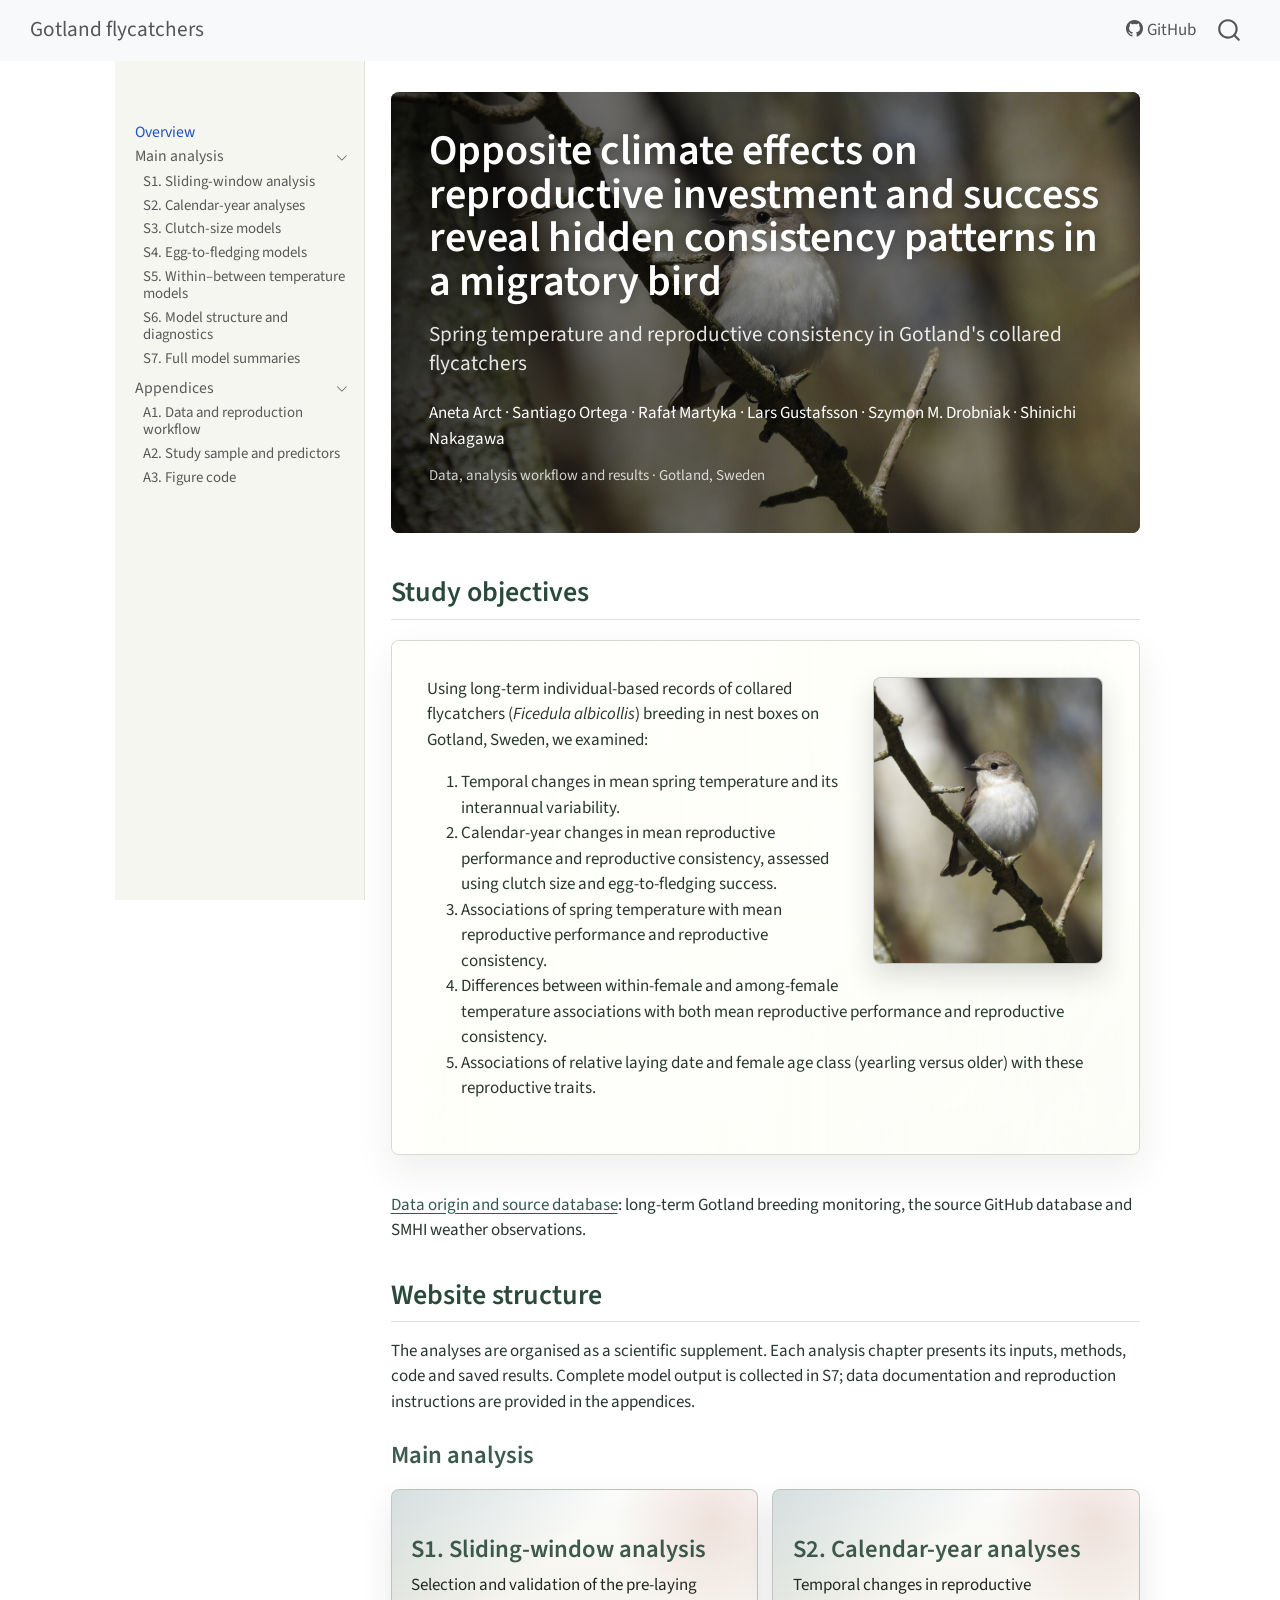
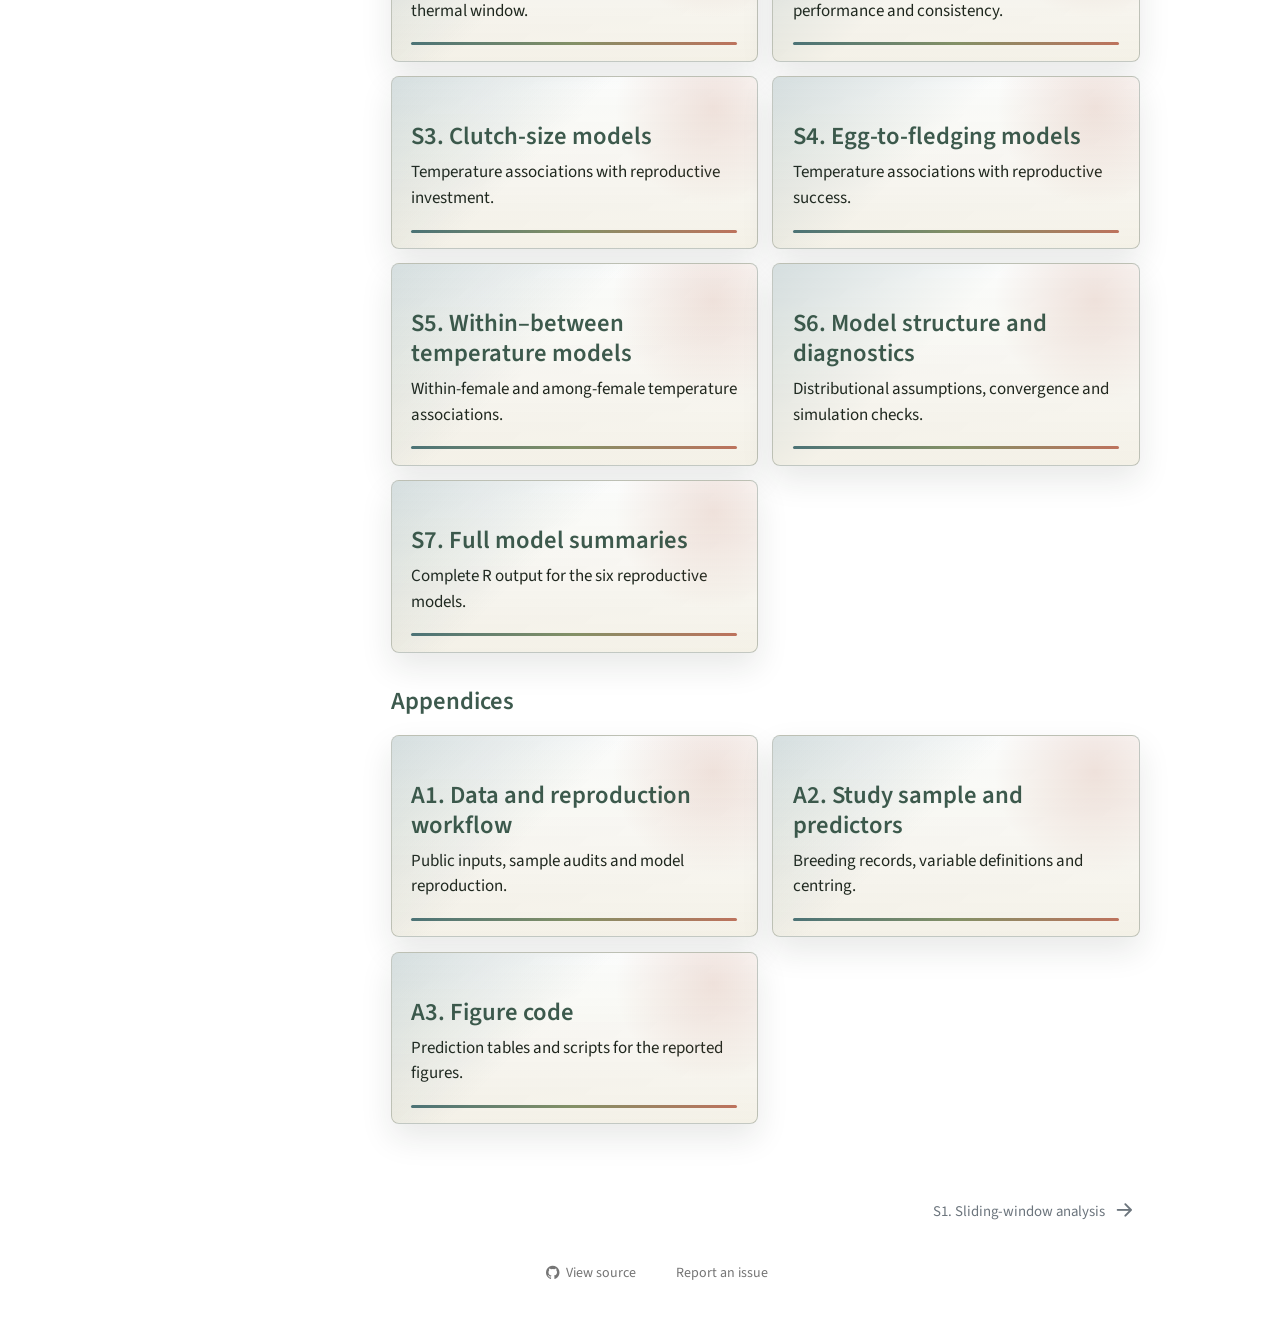
==== docs/index.html @ ff98eb3c "Link the verified source breeding database on GitHub" ====
<!DOCTYPE html>
<html xmlns="http://www.w3.org/1999/xhtml" lang="en" xml:lang="en"><head>

<meta charset="utf-8">
<meta name="generator" content="quarto-1.10.19">

<meta name="viewport" content="width=device-width, initial-scale=1.0, user-scalable=yes">


<title>Overview – Opposite climate effects on reproductive investment and success reveal hidden consistency patterns in a migratory bird</title>
<style>
/* Default styles provided by pandoc.
** See https://pandoc.org/MANUAL.html#variables-for-html for config info.
*/
span.smallcaps{font-variant: small-caps;}
div.columns{display: flex; gap: 1.5em;}
div.column{flex: auto;}
@media screen {
div.columns{gap: min(4vw, 1.5em);}
div.column{overflow-x: auto;}
}
div.hanging-indent{margin-left: 1.5em; text-indent: -1.5em;}
ul.task-list{list-style: none;}
ul.task-list li input[type="checkbox"] {
  width: 0.8em;
  margin: 0 0.8em 0.2em -1em; /* quarto-specific, see https://github.com/quarto-dev/quarto-cli/issues/4556 */ 
  vertical-align: middle;
}
</style>


<script src="site_libs/quarto-nav/quarto-nav.js"></script>
<script src="site_libs/clipboard/clipboard.min.js"></script>
<script src="site_libs/quarto-search/autocomplete.umd.js"></script>
<script src="site_libs/quarto-search/fuse.min.js"></script>
<script src="site_libs/quarto-search/quarto-search.js"></script>
<meta name="quarto:offset" content="./">
<link href="./climate_window.html" rel="next">
<script src="site_libs/quarto-html/quarto.js" type="module"></script>
<script src="site_libs/quarto-html/tabsets/tabsets.js" type="module"></script>
<script src="site_libs/quarto-html/popper.min.js"></script>
<script src="site_libs/quarto-html/tippy.umd.min.js"></script>
<script src="site_libs/quarto-html/anchor.min.js"></script>
<link href="site_libs/quarto-html/tippy.css" rel="stylesheet">
<link href="site_libs/quarto-html/quarto-syntax-highlighting-bf27225e3a48a9273f3daa8f8e829971.css" rel="stylesheet" id="quarto-text-highlighting-styles">
<script src="site_libs/bootstrap/bootstrap.min.js"></script>
<link href="site_libs/bootstrap/bootstrap-icons.css" rel="stylesheet">
<link href="site_libs/bootstrap/bootstrap-7ca5c87b2c3259e4a455bb1ab003b17b.min.css" rel="stylesheet" append-hash="true" id="quarto-bootstrap" data-mode="light">
<script id="quarto-search-options" type="application/json">{
  "location": "navbar",
  "copy-button": false,
  "collapse-after": 3,
  "panel-placement": "end",
  "type": "overlay",
  "limit": 50,
  "keyboard-shortcut": [
    "f",
    "/",
    "s"
  ],
  "show-item-context": false,
  "language": {
    "search-no-results-text": "No results",
    "search-matching-documents-text": "matching documents",
    "search-copy-link-title": "Copy link to search",
    "search-hide-matches-text": "Hide additional matches",
    "search-more-match-text": "more match in this document",
    "search-more-matches-text": "more matches in this document",
    "search-clear-button-title": "Clear",
    "search-text-placeholder": "",
    "search-detached-cancel-button-title": "Cancel",
    "search-submit-button-title": "Submit",
    "search-label": "Search"
  }
}</script>
<style>html{ scroll-behavior: smooth; }</style>


<link rel="stylesheet" href="styles.css">
</head>

<body class="nav-sidebar floating nav-fixed fullcontent quarto-light">

<div id="quarto-search-results"></div>
  <header id="quarto-header" class="headroom fixed-top">
    <nav class="navbar navbar-expand-lg " data-bs-theme="dark">
      <div class="navbar-container container-fluid">
      <div class="navbar-brand-container mx-auto">
    <a class="navbar-brand" href="./index.html">
    <span class="navbar-title">Gotland flycatchers</span>
    </a>
  </div>
            <div id="quarto-search" class="" title="Search"></div>
          <button class="navbar-toggler" type="button" data-bs-toggle="collapse" data-bs-target="#navbarCollapse" aria-controls="navbarCollapse" role="menu" aria-expanded="false" aria-label="Toggle navigation" onclick="if (window.quartoToggleHeadroom) { window.quartoToggleHeadroom(); }">
  <span class="navbar-toggler-icon"></span>
</button>
          <div class="collapse navbar-collapse" id="navbarCollapse">
            <ul class="navbar-nav navbar-nav-scroll ms-auto">
  <li class="nav-item">
    <a class="nav-link" href="https://github.com/anetaarct/thermal-conditions-reproduction-cf-publication"> <i class="bi bi-github" role="img">
</i> 
<span class="menu-text">GitHub</span></a>
  </li>  
</ul>
          </div> <!-- /navcollapse -->
            <div class="quarto-navbar-tools">
</div>
      </div> <!-- /container-fluid -->
    </nav>
  <nav class="quarto-secondary-nav">
    <div class="container-fluid d-flex">
      <button type="button" class="quarto-btn-toggle btn" data-bs-toggle="collapse" role="button" data-bs-target=".quarto-sidebar-collapse-item" aria-controls="quarto-sidebar" aria-expanded="false" aria-label="Toggle sidebar navigation" onclick="if (window.quartoToggleHeadroom) { window.quartoToggleHeadroom(); }">
        <i class="bi bi-layout-text-sidebar-reverse"></i>
      </button>
        <nav class="quarto-page-breadcrumbs" aria-label="breadcrumb"><ol class="breadcrumb"><li class="breadcrumb-item"><a href="./index.html">Overview</a></li></ol></nav>
        <a class="flex-grow-1" role="navigation" data-bs-toggle="collapse" data-bs-target=".quarto-sidebar-collapse-item" aria-controls="quarto-sidebar" aria-expanded="false" aria-label="Toggle sidebar navigation" onclick="if (window.quartoToggleHeadroom) { window.quartoToggleHeadroom(); }">      
        </a>
      <button type="button" class="btn quarto-search-button" aria-label="Search" onclick="window.quartoOpenSearch();">
        <i class="bi bi-search"></i>
      </button>
    </div>
  </nav>
</header>
<!-- content -->
<div id="quarto-content" class="quarto-container page-columns page-rows-contents page-layout-article page-navbar">
<!-- sidebar -->
  <nav id="quarto-sidebar" class="sidebar collapse collapse-horizontal quarto-sidebar-collapse-item sidebar-navigation floating overflow-auto">
        <div class="mt-2 flex-shrink-0 align-items-center">
        <div class="sidebar-search">
        <div id="quarto-search" class="" title="Search"></div>
        </div>
        </div>
    <div class="sidebar-menu-container"> 
    <ul class="list-unstyled mt-1">
        <li class="sidebar-item">
  <div class="sidebar-item-container"> 
  <a href="./index.html" class="sidebar-item-text sidebar-link active">
 <span class="menu-text">Overview</span></a>
  </div>
</li>
        <li class="sidebar-item sidebar-item-section">
      <div class="sidebar-item-container"> 
            <a class="sidebar-item-text sidebar-link text-start" data-bs-toggle="collapse" data-bs-target="#quarto-sidebar-section-1" role="navigation" aria-expanded="true">
 <span class="menu-text">Main analysis</span></a>
          <a class="sidebar-item-toggle text-start" data-bs-toggle="collapse" data-bs-target="#quarto-sidebar-section-1" role="navigation" aria-expanded="true" aria-label="Toggle section">
            <i class="bi bi-chevron-right ms-2"></i>
          </a> 
      </div>
      <ul id="quarto-sidebar-section-1" class="collapse list-unstyled sidebar-section depth1 show">  
          <li class="sidebar-item">
  <div class="sidebar-item-container"> 
  <a href="./climate_window.html" class="sidebar-item-text sidebar-link">
 <span class="menu-text">S1. Sliding-window analysis</span></a>
  </div>
</li>
          <li class="sidebar-item">
  <div class="sidebar-item-container"> 
  <a href="./temporal_trends.html" class="sidebar-item-text sidebar-link">
 <span class="menu-text">S2. Calendar-year analyses</span></a>
  </div>
</li>
          <li class="sidebar-item">
  <div class="sidebar-item-container"> 
  <a href="./clutch_size.html" class="sidebar-item-text sidebar-link">
 <span class="menu-text">S3. Clutch-size models</span></a>
  </div>
</li>
          <li class="sidebar-item">
  <div class="sidebar-item-container"> 
  <a href="./fledging_success.html" class="sidebar-item-text sidebar-link">
 <span class="menu-text">S4. Egg-to-fledging models</span></a>
  </div>
</li>
          <li class="sidebar-item">
  <div class="sidebar-item-container"> 
  <a href="./within_between.html" class="sidebar-item-text sidebar-link">
 <span class="menu-text">S5. Within–between temperature models</span></a>
  </div>
</li>
          <li class="sidebar-item">
  <div class="sidebar-item-container"> 
  <a href="./model_structure.html" class="sidebar-item-text sidebar-link">
 <span class="menu-text">S6. Model structure and diagnostics</span></a>
  </div>
</li>
          <li class="sidebar-item">
  <div class="sidebar-item-container"> 
  <a href="./full_summaries.html" class="sidebar-item-text sidebar-link">
 <span class="menu-text">S7. Full model summaries</span></a>
  </div>
</li>
      </ul>
  </li>
        <li class="sidebar-item sidebar-item-section">
      <div class="sidebar-item-container"> 
            <a class="sidebar-item-text sidebar-link text-start" data-bs-toggle="collapse" data-bs-target="#quarto-sidebar-section-2" role="navigation" aria-expanded="true">
 <span class="menu-text">Appendices</span></a>
          <a class="sidebar-item-toggle text-start" data-bs-toggle="collapse" data-bs-target="#quarto-sidebar-section-2" role="navigation" aria-expanded="true" aria-label="Toggle section">
            <i class="bi bi-chevron-right ms-2"></i>
          </a> 
      </div>
      <ul id="quarto-sidebar-section-2" class="collapse list-unstyled sidebar-section depth1 show">  
          <li class="sidebar-item">
  <div class="sidebar-item-container"> 
  <a href="./workflow.html" class="sidebar-item-text sidebar-link">
 <span class="menu-text">A1. Data and reproduction workflow</span></a>
  </div>
</li>
          <li class="sidebar-item">
  <div class="sidebar-item-container"> 
  <a href="./data_preparation.html" class="sidebar-item-text sidebar-link">
 <span class="menu-text">A2. Study sample and predictors</span></a>
  </div>
</li>
          <li class="sidebar-item">
  <div class="sidebar-item-container"> 
  <a href="./figure_code.html" class="sidebar-item-text sidebar-link">
 <span class="menu-text">A3. Figure code</span></a>
  </div>
</li>
      </ul>
  </li>
    </ul>
    </div>
</nav>
<div id="quarto-sidebar-glass" class="quarto-sidebar-collapse-item" data-bs-toggle="collapse" data-bs-target=".quarto-sidebar-collapse-item"></div>
<!-- margin-sidebar -->
    
<!-- main -->
<main class="content" id="quarto-document-content"><header id="title-block-header" class="quarto-title-block"><h1 class="title display-7">Overview</h1></header>

<header id="title-block-header">


</header>


<style>#title-block-header { display:none; }</style>
<section class="title-hero">
<video class="title-hero-video" autoplay="" muted="" loop="" playsinline="" preload="metadata" poster="images/cover-flycatcher.jpg" aria-hidden="true"><source src="media/gotland-background.mp4" type="video/mp4"></video>
<div class="title-hero-text">
<h1>Opposite climate effects on reproductive investment and success reveal hidden consistency patterns in a migratory bird</h1>
<p class="title-subtitle">Spring temperature and reproductive consistency in Gotland's collared flycatchers</p>
<p class="title-authors">Aneta Arct · Santiago Ortega · Rafał Martyka · Lars Gustafsson · Szymon M. Drobniak · Shinichi Nakagawa</p>
<p class="title-notes">Data, analysis workflow and results · Gotland, Sweden</p>
</div></section>
<section id="study-objectives" class="level2">
<h2 class="anchored" data-anchor-id="study-objectives">Study objectives</h2>
<div class="overview-background-panel">
<figure class="overview-species-photo figure"><img src="images/overview-flycatcher.png" alt="Collared flycatcher perched on a branch." class="figure-img"></figure>
<p>Using long-term individual-based records of collared flycatchers (<em>Ficedula albicollis</em>) breeding in nest boxes on Gotland, Sweden, we examined:</p>
<ol type="1">
<li>Temporal changes in mean spring temperature and its interannual variability.</li>
<li>Calendar-year changes in mean reproductive performance and reproductive consistency, assessed using clutch size and egg-to-fledging success.</li>
<li>Associations of spring temperature with mean reproductive performance and reproductive consistency.</li>
<li>Differences between within-female and among-female temperature associations with both mean reproductive performance and reproductive consistency.</li>
<li>Associations of relative laying date and female age class (yearling versus older) with these reproductive traits.</li>
</ol>
</div>
<p><a href="./workflow.html#data-origin">Data origin and source database</a>: long-term Gotland breeding monitoring, the source GitHub database and SMHI weather observations.</p>
</section>
<section id="website-structure" class="level2">
<h2 class="anchored" data-anchor-id="website-structure">Website structure</h2>
<p>The analyses are organised as a scientific supplement. Each analysis chapter presents its inputs, methods, code and saved results. Complete model output is collected in S7; data documentation and reproduction instructions are provided in the appendices.</p>
<section id="main-analysis" class="level3">
<h3 class="anchored" data-anchor-id="main-analysis">Main analysis</h3>
<div class="overview-tiles">
<a class="overview-tile" href="climate_window.html"><h3 class="anchored">S1. Sliding-window analysis</h3><p>Selection and validation of the pre-laying thermal window.</p></a>
<a class="overview-tile" href="temporal_trends.html"><h3 class="anchored">S2. Calendar-year analyses</h3><p>Temporal changes in reproductive performance and consistency.</p></a>
<a class="overview-tile" href="clutch_size.html"><h3 class="anchored">S3. Clutch-size models</h3><p>Temperature associations with reproductive investment.</p></a>
<a class="overview-tile" href="fledging_success.html"><h3 class="anchored">S4. Egg-to-fledging models</h3><p>Temperature associations with reproductive success.</p></a>
<a class="overview-tile" href="within_between.html"><h3 class="anchored">S5. Within–between temperature models</h3><p>Within-female and among-female temperature associations.</p></a>
<a class="overview-tile" href="model_structure.html"><h3 class="anchored">S6. Model structure and diagnostics</h3><p>Distributional assumptions, convergence and simulation checks.</p></a>
<a class="overview-tile" href="full_summaries.html"><h3 class="anchored">S7. Full model summaries</h3><p>Complete R output for the six reproductive models.</p></a>
</div>
</section>
<section id="appendices" class="level3">
<h3 class="anchored" data-anchor-id="appendices">Appendices</h3>
<div class="overview-tiles">
<a class="overview-tile" href="workflow.html"><h3 class="anchored">A1. Data and reproduction workflow</h3><p>Public inputs, sample audits and model reproduction.</p></a>
<a class="overview-tile" href="data_preparation.html"><h3 class="anchored">A2. Study sample and predictors</h3><p>Breeding records, variable definitions and centring.</p></a>
<a class="overview-tile" href="figure_code.html"><h3 class="anchored">A3. Figure code</h3><p>Prediction tables and scripts for the reported figures.</p></a>
</div>


</section>
</section>

</main> <!-- /main -->
<script type="module" src="assets/r-lab.js"></script>

<script id="quarto-html-after-body" type="application/javascript">
  window.document.addEventListener("DOMContentLoaded", function (event) {
    const icon = "";
    const anchorJS = new window.AnchorJS();
    anchorJS.options = {
      placement: 'right',
      icon: icon
    };
    anchorJS.add('.anchored');
    const isCodeAnnotation = (el) => {
      for (const clz of el.classList) {
        if (clz.startsWith('code-annotation-')) {                     
          return true;
        }
      }
      return false;
    }
    const onCopySuccess = function(e) {
      // button target
      const button = e.trigger;
      // don't keep focus
      button.blur();
      // flash "checked"
      button.classList.add('code-copy-button-checked');
      var currentTitle = button.getAttribute("title");
      button.setAttribute("title", "Copied!");
      let tooltip;
      if (window.bootstrap) {
        button.setAttribute("data-bs-toggle", "tooltip");
        button.setAttribute("data-bs-placement", "left");
        button.setAttribute("data-bs-title", "Copied!");
        tooltip = new bootstrap.Tooltip(button, 
          { trigger: "manual", 
            customClass: "code-copy-button-tooltip",
            offset: [0, -8]});
        tooltip.show();    
      }
      setTimeout(function() {
        if (tooltip) {
          tooltip.hide();
          button.removeAttribute("data-bs-title");
          button.removeAttribute("data-bs-toggle");
          button.removeAttribute("data-bs-placement");
        }
        button.setAttribute("title", currentTitle);
        button.classList.remove('code-copy-button-checked');
      }, 1000);
      // clear code selection
      e.clearSelection();
    }
    const getTextToCopy = function(trigger) {
      const outerScaffold = trigger.parentElement.cloneNode(true);
      const codeEl = outerScaffold.querySelector('code');
      for (const childEl of codeEl.children) {
        if (isCodeAnnotation(childEl)) {
          childEl.remove();
        }
      }
      return codeEl.innerText;
    }
    const clipboard = new window.ClipboardJS('.code-copy-button:not([data-in-quarto-modal])', {
      text: getTextToCopy
    });
    clipboard.on('success', onCopySuccess);
    if (window.document.getElementById('quarto-embedded-source-code-modal')) {
      const clipboardModal = new window.ClipboardJS('.code-copy-button[data-in-quarto-modal]', {
        text: getTextToCopy,
        container: window.document.getElementById('quarto-embedded-source-code-modal')
      });
      clipboardModal.on('success', onCopySuccess);
    }
      var localhostRegex = new RegExp(/^(?:http|https):\/\/localhost\:?[0-9]*\//);
      var mailtoRegex = new RegExp(/^mailto:/);
        var filterRegex = new RegExp("https:\/\/anetaarct\.github\.io\/thermal-conditions-reproduction-cf-publication\/");
      var isInternal = (href) => {
          return filterRegex.test(href) || localhostRegex.test(href) || mailtoRegex.test(href);
      }
      // Inspect non-navigation links and adorn them if external
     var links = window.document.querySelectorAll('a[href]:not(.nav-link):not(.navbar-brand):not(.toc-action):not(.sidebar-link):not(.sidebar-item-toggle):not(.pagination-link):not(.no-external):not([aria-hidden]):not(.dropdown-item):not(.quarto-navigation-tool):not(.about-link)');
      for (var i=0; i<links.length; i++) {
        const link = links[i];
        if (!isInternal(link.href)) {
          // undo the damage that might have been done by quarto-nav.js in the case of
          // links that we want to consider external
          if (link.dataset.originalHref !== undefined) {
            link.href = link.dataset.originalHref;
          }
        }
      }
    function tippyHover(el, contentFn, onTriggerFn, onUntriggerFn) {
      const config = {
        allowHTML: true,
        maxWidth: 500,
        delay: 100,
        arrow: false,
        appendTo: function(el) {
            return el.parentElement;
        },
        interactive: true,
        interactiveBorder: 10,
        theme: 'quarto',
        placement: 'bottom-start',
      };
      if (contentFn) {
        config.content = contentFn;
      }
      if (onTriggerFn) {
        config.onTrigger = onTriggerFn;
      }
      if (onUntriggerFn) {
        config.onUntrigger = onUntriggerFn;
      }
      window.tippy(el, config); 
    }
    const noterefs = window.document.querySelectorAll('a[role="doc-noteref"]');
    for (var i=0; i<noterefs.length; i++) {
      const ref = noterefs[i];
      tippyHover(ref, function() {
        // use id or data attribute instead here
        let href = ref.getAttribute('data-footnote-href') || ref.getAttribute('href');
        try { href = new URL(href).hash; } catch {}
        const id = href.replace(/^#\/?/, "");
        const note = window.document.getElementById(id);
        if (note) {
          return note.innerHTML;
        } else {
          return "";
        }
      });
    }
    const xrefs = window.document.querySelectorAll('a.quarto-xref');
    const processXRef = (id, note) => {
      // Strip column container classes
      const stripColumnClz = (el) => {
        el.classList.remove("page-full", "page-columns");
        if (el.children) {
          for (const child of el.children) {
            stripColumnClz(child);
          }
        }
      }
      stripColumnClz(note)
      if (id === null || id.startsWith('sec-')) {
        // Special case sections, only their first couple elements
        const container = document.createElement("div");
        if (note.children && note.children.length > 2) {
          container.appendChild(note.children[0].cloneNode(true));
          for (let i = 1; i < note.children.length; i++) {
            const child = note.children[i];
            if (child.tagName === "P" && child.innerText === "") {
              continue;
            } else {
              container.appendChild(child.cloneNode(true));
              break;
            }
          }
          if (window.Quarto?.typesetMath) {
            window.Quarto.typesetMath(container);
          }
          return container.innerHTML
        } else {
          if (window.Quarto?.typesetMath) {
            window.Quarto.typesetMath(note);
          }
          return note.innerHTML;
        }
      } else {
        // Remove any anchor links if they are present
        const anchorLink = note.querySelector('a.anchorjs-link');
        if (anchorLink) {
          anchorLink.remove();
        }
        if (window.Quarto?.typesetMath) {
          window.Quarto.typesetMath(note);
        }
        if (note.classList.contains("callout")) {
          return note.outerHTML;
        } else {
          return note.innerHTML;
        }
      }
    }
    for (var i=0; i<xrefs.length; i++) {
      const xref = xrefs[i];
      tippyHover(xref, undefined, function(instance) {
        instance.disable();
        let url = xref.getAttribute('href');
        let hash = undefined; 
        if (url.startsWith('#')) {
          hash = url;
        } else {
          try { hash = new URL(url).hash; } catch {}
        }
        if (hash) {
          const id = hash.replace(/^#\/?/, "");
          const note = window.document.getElementById(id);
          if (note !== null) {
            try {
              const html = processXRef(id, note.cloneNode(true));
              instance.setContent(html);
            } finally {
              instance.enable();
              instance.show();
            }
          } else {
            // See if we can fetch this
            fetch(url.split('#')[0])
            .then(res => res.text())
            .then(html => {
              const parser = new DOMParser();
              const htmlDoc = parser.parseFromString(html, "text/html");
              const note = htmlDoc.getElementById(id);
              if (note !== null) {
                const html = processXRef(id, note);
                instance.setContent(html);
              } 
            }).finally(() => {
              instance.enable();
              instance.show();
            });
          }
        } else {
          // See if we can fetch a full url (with no hash to target)
          // This is a special case and we should probably do some content thinning / targeting
          fetch(url)
          .then(res => res.text())
          .then(html => {
            const parser = new DOMParser();
            const htmlDoc = parser.parseFromString(html, "text/html");
            const note = htmlDoc.querySelector('main.content');
            if (note !== null) {
              // This should only happen for chapter cross references
              // (since there is no id in the URL)
              // remove the first header
              if (note.children.length > 0 && note.children[0].tagName === "HEADER") {
                note.children[0].remove();
              }
              const html = processXRef(null, note);
              instance.setContent(html);
            } 
          }).finally(() => {
            instance.enable();
            instance.show();
          });
        }
      }, function(instance) {
      });
    }
        let selectedAnnoteEl;
        const selectorForAnnotation = ( cell, annotation) => {
          let cellAttr = 'data-code-cell="' + cell + '"';
          let lineAttr = 'data-code-annotation="' +  annotation + '"';
          const selector = 'span[' + cellAttr + '][' + lineAttr + ']';
          return selector;
        }
        const selectCodeLines = (annoteEl) => {
          const doc = window.document;
          const targetCell = annoteEl.getAttribute("data-target-cell");
          const targetAnnotation = annoteEl.getAttribute("data-target-annotation");
          const annoteSpan = window.document.querySelector(selectorForAnnotation(targetCell, targetAnnotation));
          const lines = annoteSpan.getAttribute("data-code-lines").split(",");
          const lineIds = lines.map((line) => {
            return targetCell + "-" + line;
          })
          let top = null;
          let height = null;
          let parent = null;
          if (lineIds.length > 0) {
              //compute the position of the single el (top and bottom and make a div)
              const el = window.document.getElementById(lineIds[0]);
              top = el.offsetTop;
              height = el.offsetHeight;
              parent = el.parentElement.parentElement;
            if (lineIds.length > 1) {
              const lastEl = window.document.getElementById(lineIds[lineIds.length - 1]);
              const bottom = lastEl.offsetTop + lastEl.offsetHeight;
              height = bottom - top;
            }
            if (top !== null && height !== null && parent !== null) {
              // cook up a div (if necessary) and position it 
              let div = window.document.getElementById("code-annotation-line-highlight");
              if (div === null) {
                div = window.document.createElement("div");
                div.setAttribute("id", "code-annotation-line-highlight");
                div.style.position = 'absolute';
                parent.appendChild(div);
              }
              div.style.top = top - 2 + "px";
              div.style.height = height + 4 + "px";
              div.style.left = 0;
              let gutterDiv = window.document.getElementById("code-annotation-line-highlight-gutter");
              if (gutterDiv === null) {
                gutterDiv = window.document.createElement("div");
                gutterDiv.setAttribute("id", "code-annotation-line-highlight-gutter");
                gutterDiv.style.position = 'absolute';
                const codeCell = window.document.getElementById(targetCell);
                const gutter = codeCell.querySelector('.code-annotation-gutter');
                gutter.appendChild(gutterDiv);
              }
              gutterDiv.style.top = top - 2 + "px";
              gutterDiv.style.height = height + 4 + "px";
            }
            selectedAnnoteEl = annoteEl;
          }
        };
        const unselectCodeLines = () => {
          const elementsIds = ["code-annotation-line-highlight", "code-annotation-line-highlight-gutter"];
          elementsIds.forEach((elId) => {
            const div = window.document.getElementById(elId);
            if (div) {
              div.remove();
            }
          });
          selectedAnnoteEl = undefined;
        };
          // Handle positioning of the toggle
      window.addEventListener(
        "resize",
        throttle(() => {
          elRect = undefined;
          if (selectedAnnoteEl) {
            selectCodeLines(selectedAnnoteEl);
          }
        }, 10)
      );
      function throttle(fn, ms) {
      let throttle = false;
      let timer;
        return (...args) => {
          if(!throttle) { // first call gets through
              fn.apply(this, args);
              throttle = true;
          } else { // all the others get throttled
              if(timer) clearTimeout(timer); // cancel #2
              timer = setTimeout(() => {
                fn.apply(this, args);
                timer = throttle = false;
              }, ms);
          }
        };
      }
        // Attach click handler to the DT
        const annoteDls = window.document.querySelectorAll('dt[data-target-cell]');
        for (const annoteDlNode of annoteDls) {
          annoteDlNode.addEventListener('click', (event) => {
            const clickedEl = event.target;
            if (clickedEl !== selectedAnnoteEl) {
              unselectCodeLines();
              const activeEl = window.document.querySelector('dt[data-target-cell].code-annotation-active');
              if (activeEl) {
                activeEl.classList.remove('code-annotation-active');
              }
              selectCodeLines(clickedEl);
              clickedEl.classList.add('code-annotation-active');
            } else {
              // Unselect the line
              unselectCodeLines();
              clickedEl.classList.remove('code-annotation-active');
            }
          });
        }
    const findCites = (el) => {
      const parentEl = el.parentElement;
      if (parentEl) {
        const cites = parentEl.dataset.cites;
        if (cites) {
          return {
            el,
            cites: cites.split(' ')
          };
        } else {
          return findCites(el.parentElement)
        }
      } else {
        return undefined;
      }
    };
    var bibliorefs = window.document.querySelectorAll('a[role="doc-biblioref"]');
    for (var i=0; i<bibliorefs.length; i++) {
      const ref = bibliorefs[i];
      const citeInfo = findCites(ref);
      if (citeInfo) {
        tippyHover(citeInfo.el, function() {
          var popup = window.document.createElement('div');
          citeInfo.cites.forEach(function(cite) {
            var citeDiv = window.document.createElement('div');
            citeDiv.classList.add('hanging-indent');
            citeDiv.classList.add('csl-entry');
            var biblioDiv = window.document.getElementById('ref-' + cite);
            if (biblioDiv) {
              citeDiv.innerHTML = biblioDiv.innerHTML;
            }
            popup.appendChild(citeDiv);
          });
          return popup.innerHTML;
        });
      }
    }
  });
  </script>
<nav class="page-navigation">
  <div class="nav-page nav-page-previous">
  </div>
  <div class="nav-page nav-page-next">
      <a href="./climate_window.html" class="pagination-link" aria-label="S1. Sliding-window analysis">
        <span class="nav-page-text">S1. Sliding-window analysis</span> <i class="bi bi-arrow-right-short"></i>
      </a>
  </div>
</nav>
</div> <!-- /content -->




<footer class="footer"><div class="nav-footer"><div class="nav-footer-center"><div class="toc-actions"><ul><li><a href="https://github.com/anetaarct/thermal-conditions-reproduction-cf-publication/blob/main/index.qmd" class="toc-action"><i class="bi bi-github"></i>View source</a></li><li><a href="https://github.com/anetaarct/thermal-conditions-reproduction-cf-publication/issues/new" class="toc-action"><i class="bi empty"></i>Report an issue</a></li></ul></div></div></div></footer><script src="site_libs/quarto-html/zenscroll-min.js"></script>
</body></html>
---- docs/site_libs/quarto-html/tippy.css ----
.tippy-box[data-animation=fade][data-state=hidden]{opacity:0}[data-tippy-root]{max-width:calc(100vw - 10px)}.tippy-box{position:relative;background-color:#333;color:#fff;border-radius:4px;font-size:14px;line-height:1.4;white-space:normal;outline:0;transition-property:transform,visibility,opacity}.tippy-box[data-placement^=top]>.tippy-arrow{bottom:0}.tippy-box[data-placement^=top]>.tippy-arrow:before{bottom:-7px;left:0;border-width:8px 8px 0;border-top-color:initial;transform-origin:center top}.tippy-box[data-placement^=bottom]>.tippy-arrow{top:0}.tippy-box[data-placement^=bottom]>.tippy-arrow:before{top:-7px;left:0;border-width:0 8px 8px;border-bottom-color:initial;transform-origin:center bottom}.tippy-box[data-placement^=left]>.tippy-arrow{right:0}.tippy-box[data-placement^=left]>.tippy-arrow:before{border-width:8px 0 8px 8px;border-left-color:initial;right:-7px;transform-origin:center left}.tippy-box[data-placement^=right]>.tippy-arrow{left:0}.tippy-box[data-placement^=right]>.tippy-arrow:before{left:-7px;border-width:8px 8px 8px 0;border-right-color:initial;transform-origin:center right}.tippy-box[data-inertia][data-state=visible]{transition-timing-function:cubic-bezier(.54,1.5,.38,1.11)}.tippy-arrow{width:16px;height:16px;color:#333}.tippy-arrow:before{content:"";position:absolute;border-color:transparent;border-style:solid}.tippy-content{position:relative;padding:5px 9px;z-index:1}
---- docs/site_libs/quarto-html/quarto-syntax-highlighting-bf27225e3a48a9273f3daa8f8e829971.css ----
/* quarto syntax highlight colors */
:root {
  --quarto-hl-ot-color: #003B4F;
  --quarto-hl-at-color: #657422;
  --quarto-hl-ss-color: #20794D;
  --quarto-hl-an-color: #5E5E5E;
  --quarto-hl-fu-color: #4758AB;
  --quarto-hl-st-color: #20794D;
  --quarto-hl-cf-color: #003B4F;
  --quarto-hl-op-color: #5E5E5E;
  --quarto-hl-er-color: #AD0000;
  --quarto-hl-bn-color: #AD0000;
  --quarto-hl-al-color: #AD0000;
  --quarto-hl-va-color: #111111;
  --quarto-hl-bu-color: inherit;
  --quarto-hl-ex-color: inherit;
  --quarto-hl-pp-color: #AD0000;
  --quarto-hl-in-color: #5E5E5E;
  --quarto-hl-vs-color: #20794D;
  --quarto-hl-wa-color: #5E5E5E;
  --quarto-hl-do-color: #5E5E5E;
  --quarto-hl-im-color: #00769E;
  --quarto-hl-ch-color: #20794D;
  --quarto-hl-dt-color: #AD0000;
  --quarto-hl-fl-color: #AD0000;
  --quarto-hl-co-color: #5E5E5E;
  --quarto-hl-cv-color: #5E5E5E;
  --quarto-hl-cn-color: #8f5902;
  --quarto-hl-sc-color: #5E5E5E;
  --quarto-hl-dv-color: #AD0000;
  --quarto-hl-kw-color: #003B4F;
}

/* other quarto variables */
:root {
  --quarto-font-monospace: SFMono-Regular, Menlo, Monaco, Consolas, "Liberation Mono", "Courier New", monospace;
}

/* syntax highlight based on Pandoc's rules */
pre > code.sourceCode > span {
  color: #003B4F;
}

code.sourceCode > span {
  color: #003B4F;
}

div.sourceCode,
div.sourceCode pre.sourceCode {
  color: #003B4F;
}

/* Normal */
code span {
  color: #003B4F;
}

/* Alert */
code span.al {
  color: #AD0000;
  font-style: inherit;
}

/* Annotation */
code span.an {
  color: #5E5E5E;
  font-style: inherit;
}

/* Attribute */
code span.at {
  color: #657422;
  font-style: inherit;
}

/* BaseN */
code span.bn {
  color: #AD0000;
  font-style: inherit;
}

/* BuiltIn */
code span.bu {
  font-style: inherit;
}

/* ControlFlow */
code span.cf {
  color: #003B4F;
  font-weight: bold;
  font-style: inherit;
}

/* Char */
code span.ch {
  color: #20794D;
  font-style: inherit;
}

/* Constant */
code span.cn {
  color: #8f5902;
  font-style: inherit;
}

/* Comment */
code span.co {
  color: #5E5E5E;
  font-style: inherit;
}

/* CommentVar */
code span.cv {
  color: #5E5E5E;
  font-style: italic;
}

/* Documentation */
code span.do {
  color: #5E5E5E;
  font-style: italic;
}

/* DataType */
code span.dt {
  color: #AD0000;
  font-style: inherit;
}

/* DecVal */
code span.dv {
  color: #AD0000;
  font-style: inherit;
}

/* Error */
code span.er {
  color: #AD0000;
  font-style: inherit;
}

/* Extension */
code span.ex {
  font-style: inherit;
}

/* Float */
code span.fl {
  color: #AD0000;
  font-style: inherit;
}

/* Function */
code span.fu {
  color: #4758AB;
  font-style: inherit;
}

/* Import */
code span.im {
  color: #00769E;
  font-style: inherit;
}

/* Information */
code span.in {
  color: #5E5E5E;
  font-style: inherit;
}

/* Keyword */
code span.kw {
  color: #003B4F;
  font-weight: bold;
  font-style: inherit;
}

/* Operator */
code span.op {
  color: #5E5E5E;
  font-style: inherit;
}

/* Other */
code span.ot {
  color: #003B4F;
  font-style: inherit;
}

/* Preprocessor */
code span.pp {
  color: #AD0000;
  font-style: inherit;
}

/* SpecialChar */
code span.sc {
  color: #5E5E5E;
  font-style: inherit;
}

/* SpecialString */
code span.ss {
  color: #20794D;
  font-style: inherit;
}

/* String */
code span.st {
  color: #20794D;
  font-style: inherit;
}

/* Variable */
code span.va {
  color: #111111;
  font-style: inherit;
}

/* VerbatimString */
code span.vs {
  color: #20794D;
  font-style: inherit;
}

/* Warning */
code span.wa {
  color: #5E5E5E;
  font-style: italic;
}

.prevent-inlining {
  content: "</";
}

/*# sourceMappingURL=8be38f48d34c45af72792cbd699585e7.css.map */
---- docs/styles.css ----
.title-hero {
  position: relative;
  display: flex;
  align-items: center;
  overflow: hidden;
  min-height: clamp(300px, 36vh, 380px);
  margin: 0 0 2.5rem 0;
  padding: clamp(1.35rem, 3vw, 2.5rem);
  padding-bottom: clamp(2rem, 5vh, 3.5rem);
  background-image: url("images/cover-flycatcher.jpg");
  background-size: cover;
  background-position: center;
  color: #fff;
}

.title-hero::before {
  content: "";
  position: absolute;
  inset: 0;
  z-index: 1;
  background: linear-gradient(90deg, rgba(0, 0, 0, 0.74), rgba(0, 0, 0, 0.38) 52%, rgba(0, 0, 0, 0.12));
}

.title-hero-video {
  position: absolute;
  inset: 0;
  width: 100%;
  height: 100%;
  object-fit: cover;
  object-position: center;
  z-index: 0;
}

.title-hero-text {
  position: relative;
  z-index: 2;
}

.title-hero-text h1 {
  font-size: clamp(2rem, 4vw, 3.7rem);
  line-height: 1.03;
  margin: 0 0 1rem 0;
  max-width: 900px;
}

.title-subtitle {
  font-size: 1.25rem;
  line-height: 1.35;
  margin: 0 0 1.25rem 0;
  color: rgba(255, 255, 255, 0.88);
  max-width: 720px;
}

.title-authors {
  font-size: 1rem;
  line-height: 1.55;
  margin: 0 0 0.75rem 0;
  max-width: 820px;
}

.title-authors a {
  color: rgba(255, 255, 255, 0.9);
  text-decoration-color: rgba(255, 255, 255, 0.5);
}

.title-notes {
  font-size: 0.88rem;
  color: rgba(255, 255, 255, 0.78);
  margin: 0;
}

.overview-background-panel {
  position: relative;
  overflow: hidden;
  margin: 1.2rem 0 2.2rem;
  padding: clamp(1.25rem, 3vw, 2.1rem);
  border: 1px solid rgba(124, 134, 116, 0.28);
  border-radius: 8px;
  background: #fbfbf7;
  box-shadow: 0 16px 38px rgba(32, 39, 30, 0.08);
}

.overview-background-panel::before {
  content: "";
  position: absolute;
  inset: 0;
  background-image: url("images/overview-nest-background.png");
  background-size: cover;
  background-position: center 42%;
  opacity: 0.13;
}

.overview-background-panel::after {
  content: "";
  position: absolute;
  inset: 0;
  background:
    linear-gradient(90deg, rgba(255, 255, 251, 0.98), rgba(255, 255, 251, 0.90) 58%, rgba(255, 255, 251, 0.76)),
    linear-gradient(180deg, rgba(255, 255, 251, 0.9), rgba(245, 246, 238, 0.82));
}

.overview-background-panel > * {
  position: relative;
  z-index: 1;
  max-width: 780px;
}

.overview-background-panel h2 {
  margin-top: 1.5rem;
}

.overview-species-photo {
  float: right;
  width: min(34%, 260px);
  aspect-ratio: 4 / 5;
  overflow: hidden;
  margin: 0 0 1rem 1.45rem;
  border: 1px solid rgba(124, 134, 116, 0.38);
  border-radius: 8px;
  background: #f2f2ec;
  box-shadow: 0 12px 28px rgba(32, 39, 30, 0.16);
}

.overview-species-photo img {
  display: block;
  width: 100%;
  height: 100%;
  object-fit: cover;
  object-position: 46% 42%;
}

.overview-tiles {
  display: grid;
  grid-template-columns: repeat(4, minmax(0, 1fr));
  gap: 0.85rem;
  margin: 1.1rem 0 2rem 0;
}

.overview-tile {
  position: relative;
  overflow: hidden;
  display: block;
  min-height: 210px;
  padding: 1.15rem;
  border: 1px solid rgba(47, 65, 48, 0.28);
  border-radius: 8px;
  background:
    linear-gradient(180deg, rgba(255, 255, 255, 0.86), rgba(244, 241, 231, 0.94)),
    linear-gradient(135deg, rgba(47, 93, 72, 0.18), rgba(122, 111, 72, 0.10));
  box-shadow: 0 14px 32px rgba(32, 39, 30, 0.10);
  color: #1f271e;
  text-decoration: none;
  transition: border-color 140ms ease, transform 140ms ease, box-shadow 140ms ease;
}

.overview-tile::before {
  content: "";
  position: absolute;
  inset: 0;
  background:
    linear-gradient(135deg, rgba(47, 93, 98, 0.18), transparent 42%),
    radial-gradient(circle at 88% 18%, rgba(179, 92, 68, 0.16), transparent 28%);
  pointer-events: none;
}

.overview-tile::after {
  content: "";
  position: absolute;
  left: 1.15rem;
  right: 1.15rem;
  bottom: 0.9rem;
  height: 3px;
  border-radius: 999px;
  background: linear-gradient(90deg, #2f5d62, #6f7f4f, #b35c44);
  opacity: 0.85;
}

.overview-tile:hover {
  border-color: #2f5d62;
  color: #1f271e;
  transform: translateY(-4px);
  box-shadow: 0 18px 40px rgba(32, 39, 30, 0.16);
}

.tile-kicker {
  display: block;
  font-size: 0.78rem;
  letter-spacing: 0.08em;
  text-transform: uppercase;
  color: #6f6f6f;
  margin-bottom: 0.85rem;
}

.tile-title {
  position: relative;
  z-index: 1;
  display: block;
  max-width: 11rem;
  font-size: clamp(1.12rem, 1.55vw, 1.45rem);
  line-height: 1.18;
  font-weight: 700;
  margin-bottom: 0.65rem;
}

.tile-copy {
  position: relative;
  z-index: 1;
  display: block;
  max-width: 18rem;
  font-size: 0.9rem;
  line-height: 1.42;
  color: #46513f;
}

.fixed-effect-pdf {
  width: 100%;
  min-height: 560px;
  border: 1px solid #d4d4d4;
  border-radius: 4px;
  background: #fff;
}

.main-figure-pdf {
  min-height: 760px;
}

.fixed-effect-figure {
  margin: 1rem 0 2rem 0;
}

.fixed-effect-figure figcaption {
  font-size: 0.92rem;
  color: #555;
  margin-top: 0.35rem;
}

.model-figure-block {
  margin: 1.4rem 0 2rem;
}

.model-figure-block img {
  display: block;
  width: 100%;
  max-width: 980px;
  margin: 1rem auto 1.6rem;
  border: 1px solid #d7ddcf;
  border-radius: 6px;
  background: #fff;
}

.chapter-video {
  margin: 1.2rem 0 1.8rem;
}

.chapter-video video {
  display: block;
  width: 100%;
  max-height: 520px;
  object-fit: cover;
  border-radius: 6px;
  border: 1px solid #d7ddcf;
  background: #111;
}

.model-summary {
  margin: 1rem 0 1.25rem;
  padding: 0.8rem 1rem;
  border: 1px solid #c9d3bd;
  border-radius: 6px;
  background: #fbfcf8;
}

.model-summary summary {
  cursor: pointer;
  font-weight: 700;
  color: #2f5d62;
}

.model-summary pre {
  max-height: 620px;
  overflow: auto;
  margin: 0.85rem 0 0;
  padding: 0.85rem;
  background: #f4f6f0;
  border-radius: 4px;
}

@media (max-width: 900px) {
  .title-hero {
    min-height: 380px;
    background-position: 42% center;
  }

  .overview-tiles {
    grid-template-columns: repeat(2, minmax(0, 1fr));
  }
}

@media (max-width: 620px) {
  .overview-species-photo {
    float: none;
    width: 100%;
    max-width: 360px;
    margin: 0 auto 1.2rem;
  }

  .overview-tiles {
    grid-template-columns: 1fr;
  }
}

body { color:#28372f; } a { color:#315b4d; } h1,h2,h3 { color:#29493b; }
#quarto-sidebar { background:#f5f6f0; border-right:1px solid #e0e5d9; }
.sidebar-title { font-weight:650; line-height:1.25; }
.title-hero { border-radius:8px; min-height:370px; }
.title-hero-text h1 { font-size:clamp(2rem,3.3vw,3.4rem); }
.overview-tiles { grid-template-columns:repeat(2,minmax(0,1fr)); }
.overview-tile { min-height:165px; }
pre { max-height:620px; overflow:auto; }
@media(max-width:620px) { .overview-tiles { grid-template-columns:1fr; } }
@media(prefers-reduced-motion:reduce) { .title-hero-video { display:none; } }

.title-hero-text h1 { color:#fff; text-shadow:0 2px 14px rgba(0,0,0,.45); }

.analysis-code { margin:1rem 0 1.35rem; border:1px solid #dce3d6; border-radius:6px; background:#fafbf7; padding:.7rem 1rem; }
.analysis-code > summary { cursor:pointer; font-weight:650; color:#315b4d; }
.analysis-code[open] > summary { margin-bottom:1rem; }
.analysis-code pre { max-height:560px; overflow:auto; }
.analysis-code table { font-size:.9rem; }
.overview-tile { min-height:145px; }

.r-lab { margin:1.4rem 0 2rem; padding:1.1rem; border:1px solid #ccdcd2; border-radius:9px; background:#fafcf9; }
.r-lab-heading { display:flex; gap:.7rem; align-items:center; margin-bottom:.55rem; }
.r-lab-heading h3 { font-size:1.13rem; margin:0; }
.r-lab-badge { color:#fff; background:#315b4d; border-radius:5px; padding:.2rem .5rem; font-size:.78rem; white-space:nowrap; }
.r-lab-note,.r-session-note { font-size:.9rem; color:#445b4d; }
.r-lab label { display:block; font-weight:600; font-size:.82rem; margin:.6rem 0 .35rem; }
.r-lab-code { display:block; width:100%; min-height:150px; max-height:550px; resize:vertical; padding:.85rem; border:1px solid #d3dbd5; border-radius:5px; background:#fff; color:#1c3025; font: .83rem/1.5 ui-monospace,Consolas,monospace; tab-size:2; white-space:pre; overflow:auto; }
.r-lab-code:focus { outline:2px solid #4f8972; outline-offset:2px; }
.r-lab-actions { display:flex; flex-wrap:wrap; align-items:center; gap:.5rem; margin:.75rem 0; }
.r-lab button,.r-session-note button { border:1px solid #9aafa2; border-radius:5px; padding:.38rem .7rem; background:#fff; color:#29493b; font-size:.83rem; cursor:pointer; }
.r-lab .r-run { color:white; background:#315b4d; border-color:#315b4d; font-weight:600; }
.r-lab button:disabled { opacity:.55; cursor:wait; }
.r-status { font-size:.8rem; color:#496452; }
.r-output-label { font-size:.8rem; font-weight:600; margin-top:.8rem; }
.r-output { padding:.8rem; background:#eef3ef; min-height:2.5rem; max-height:440px; overflow:auto; white-space:pre; font-size:.8rem; }
.r-plots canvas { display:block; width:100%; height:auto; margin-top:.7rem; background:white; }
.r-session-note { display:flex; align-items:center; flex-wrap:wrap; gap:.7rem; padding:.8rem 1rem; background:#edf4ed; border-left:4px solid #61856d; margin:1rem 0; }
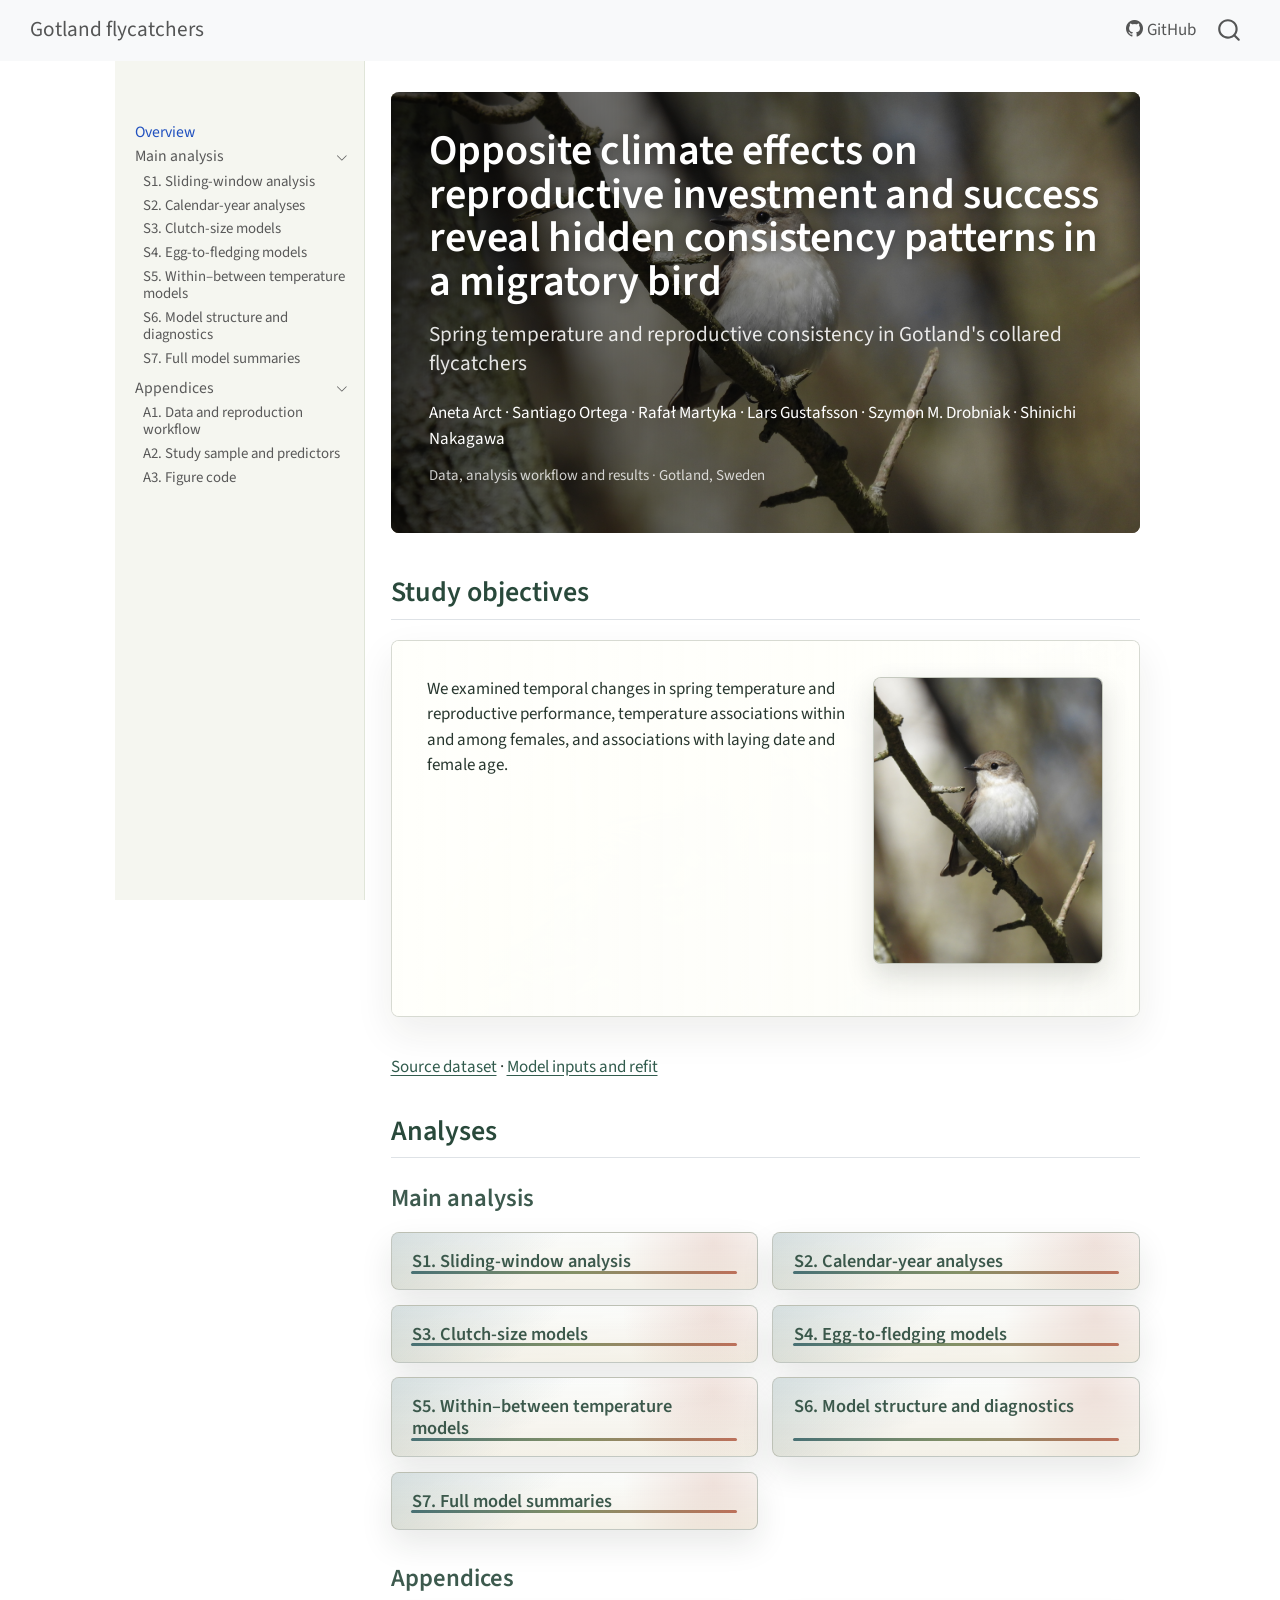
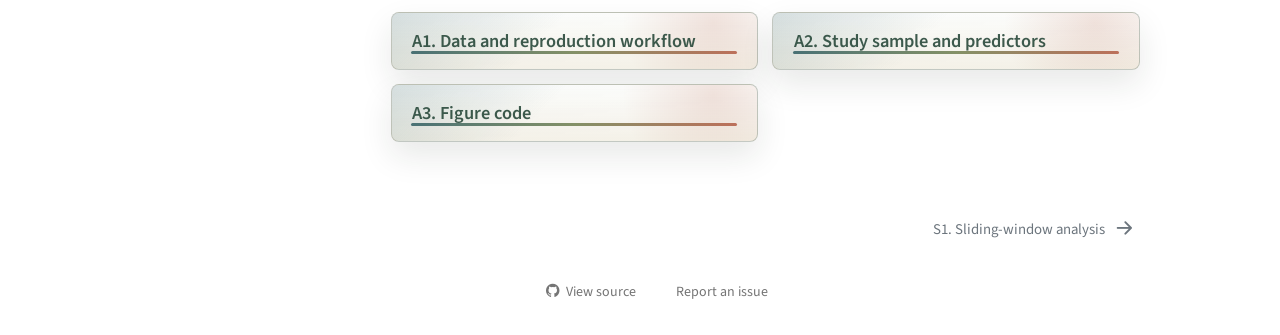
==== commit 63b46bbf: "Streamline supplement around data code and results" ====
--- a/docs/index.html
+++ b/docs/index.html
@@ -248,38 +248,30 @@
 <h2 class="anchored" data-anchor-id="study-objectives">Study objectives</h2>
 <div class="overview-background-panel">
 <figure class="overview-species-photo figure"><img src="images/overview-flycatcher.png" alt="Collared flycatcher perched on a branch." class="figure-img"></figure>
-<p>Using long-term individual-based records of collared flycatchers (<em>Ficedula albicollis</em>) breeding in nest boxes on Gotland, Sweden, we examined:</p>
-<ol type="1">
-<li>Temporal changes in mean spring temperature and its interannual variability.</li>
-<li>Calendar-year changes in mean reproductive performance and reproductive consistency, assessed using clutch size and egg-to-fledging success.</li>
-<li>Associations of spring temperature with mean reproductive performance and reproductive consistency.</li>
-<li>Differences between within-female and among-female temperature associations with both mean reproductive performance and reproductive consistency.</li>
-<li>Associations of relative laying date and female age class (yearling versus older) with these reproductive traits.</li>
-</ol>
+<p>We examined temporal changes in spring temperature and reproductive performance, temperature associations within and among females, and associations with laying date and female age.</p>
 </div>
-<p><a href="./workflow.html#data-origin">Data origin and source database</a>: long-term Gotland breeding monitoring, the source GitHub database and SMHI weather observations.</p>
+<p><a href="./workflow.html#data-origin">Source dataset</a> · <a href="./workflow.html#refit-from-the-public-model-data">Model inputs and refit</a></p>
 </section>
-<section id="website-structure" class="level2">
-<h2 class="anchored" data-anchor-id="website-structure">Website structure</h2>
-<p>The analyses are organised as a scientific supplement. Each analysis chapter presents its inputs, methods, code and saved results. Complete model output is collected in S7; data documentation and reproduction instructions are provided in the appendices.</p>
+<section id="analyses" class="level2">
+<h2 class="anchored" data-anchor-id="analyses">Analyses</h2>
 <section id="main-analysis" class="level3">
 <h3 class="anchored" data-anchor-id="main-analysis">Main analysis</h3>
 <div class="overview-tiles">
-<a class="overview-tile" href="climate_window.html"><h3 class="anchored">S1. Sliding-window analysis</h3><p>Selection and validation of the pre-laying thermal window.</p></a>
-<a class="overview-tile" href="temporal_trends.html"><h3 class="anchored">S2. Calendar-year analyses</h3><p>Temporal changes in reproductive performance and consistency.</p></a>
-<a class="overview-tile" href="clutch_size.html"><h3 class="anchored">S3. Clutch-size models</h3><p>Temperature associations with reproductive investment.</p></a>
-<a class="overview-tile" href="fledging_success.html"><h3 class="anchored">S4. Egg-to-fledging models</h3><p>Temperature associations with reproductive success.</p></a>
-<a class="overview-tile" href="within_between.html"><h3 class="anchored">S5. Within–between temperature models</h3><p>Within-female and among-female temperature associations.</p></a>
-<a class="overview-tile" href="model_structure.html"><h3 class="anchored">S6. Model structure and diagnostics</h3><p>Distributional assumptions, convergence and simulation checks.</p></a>
-<a class="overview-tile" href="full_summaries.html"><h3 class="anchored">S7. Full model summaries</h3><p>Complete R output for the six reproductive models.</p></a>
+<a class="overview-tile" href="climate_window.html"><h3 class="anchored">S1. Sliding-window analysis</h3></a>
+<a class="overview-tile" href="temporal_trends.html"><h3 class="anchored">S2. Calendar-year analyses</h3></a>
+<a class="overview-tile" href="clutch_size.html"><h3 class="anchored">S3. Clutch-size models</h3></a>
+<a class="overview-tile" href="fledging_success.html"><h3 class="anchored">S4. Egg-to-fledging models</h3></a>
+<a class="overview-tile" href="within_between.html"><h3 class="anchored">S5. Within–between temperature models</h3></a>
+<a class="overview-tile" href="model_structure.html"><h3 class="anchored">S6. Model structure and diagnostics</h3></a>
+<a class="overview-tile" href="full_summaries.html"><h3 class="anchored">S7. Full model summaries</h3></a>
 </div>
 </section>
 <section id="appendices" class="level3">
 <h3 class="anchored" data-anchor-id="appendices">Appendices</h3>
 <div class="overview-tiles">
-<a class="overview-tile" href="workflow.html"><h3 class="anchored">A1. Data and reproduction workflow</h3><p>Public inputs, sample audits and model reproduction.</p></a>
-<a class="overview-tile" href="data_preparation.html"><h3 class="anchored">A2. Study sample and predictors</h3><p>Breeding records, variable definitions and centring.</p></a>
-<a class="overview-tile" href="figure_code.html"><h3 class="anchored">A3. Figure code</h3><p>Prediction tables and scripts for the reported figures.</p></a>
+<a class="overview-tile" href="workflow.html"><h3 class="anchored">A1. Data and reproduction workflow</h3></a>
+<a class="overview-tile" href="data_preparation.html"><h3 class="anchored">A2. Study sample and predictors</h3></a>
+<a class="overview-tile" href="figure_code.html"><h3 class="anchored">A3. Figure code</h3></a>
 </div>
 
 
--- a/docs/styles.css
+++ b/docs/styles.css
@@ -346,3 +346,12 @@
 .r-output { padding:.8rem; background:#eef3ef; min-height:2.5rem; max-height:440px; overflow:auto; white-space:pre; font-size:.8rem; }
 .r-plots canvas { display:block; width:100%; height:auto; margin-top:.7rem; background:white; }
 .r-session-note { display:flex; align-items:center; flex-wrap:wrap; gap:.7rem; padding:.8rem 1rem; background:#edf4ed; border-left:4px solid #61856d; margin:1rem 0; }
+
+/* Compact scientific supplement. */
+.overview-tile { min-height:0; padding:1rem 1.2rem; }
+.overview-tile h3 { margin:0; font-size:1.08rem; }
+.method-notes { margin:1.5rem 0; border-top:1px solid #dce3d6; padding-top:.8rem; font-size:.9rem; }
+.method-notes > summary { cursor:pointer; color:#496351; }
+.review-summary h3 { font-size:1rem; }
+
+.analysis-result { margin:.8rem 0 1.4rem; border-left:3px solid #dce3d6; padding:.2rem 1rem; }
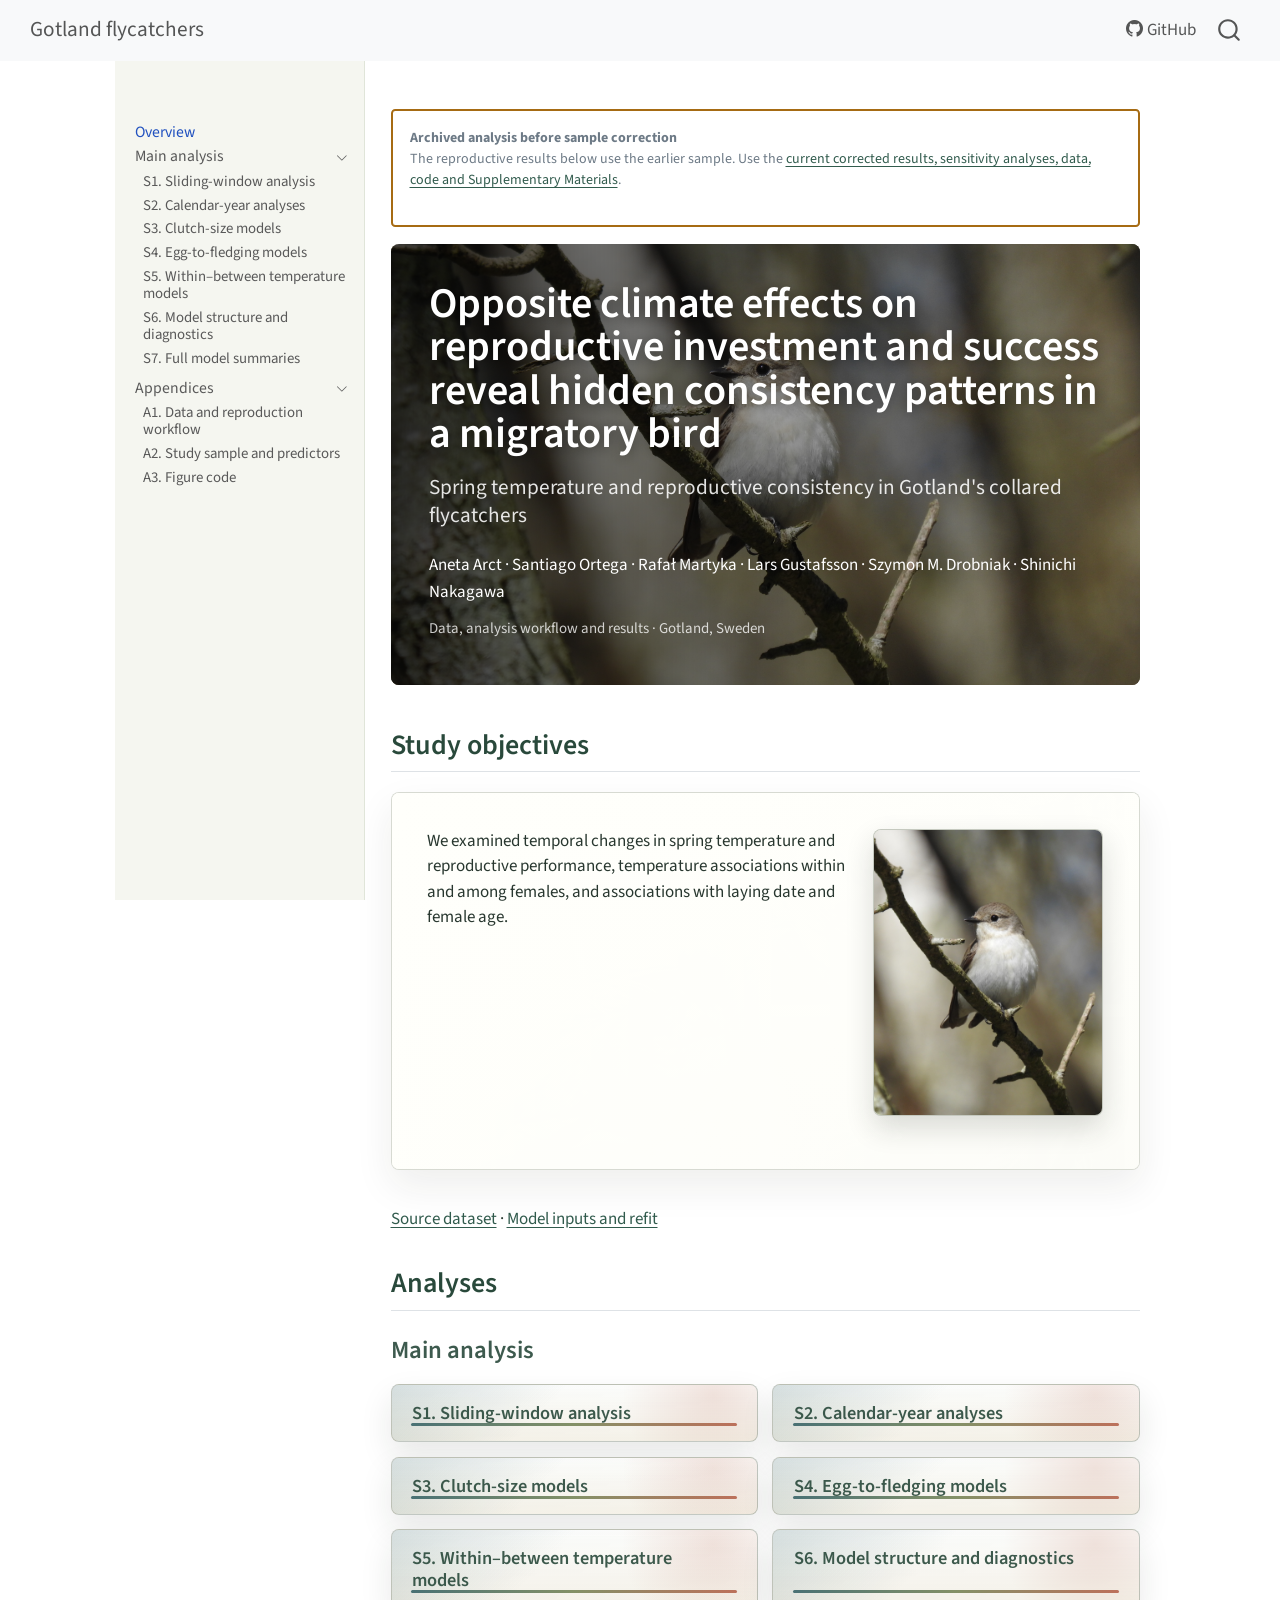
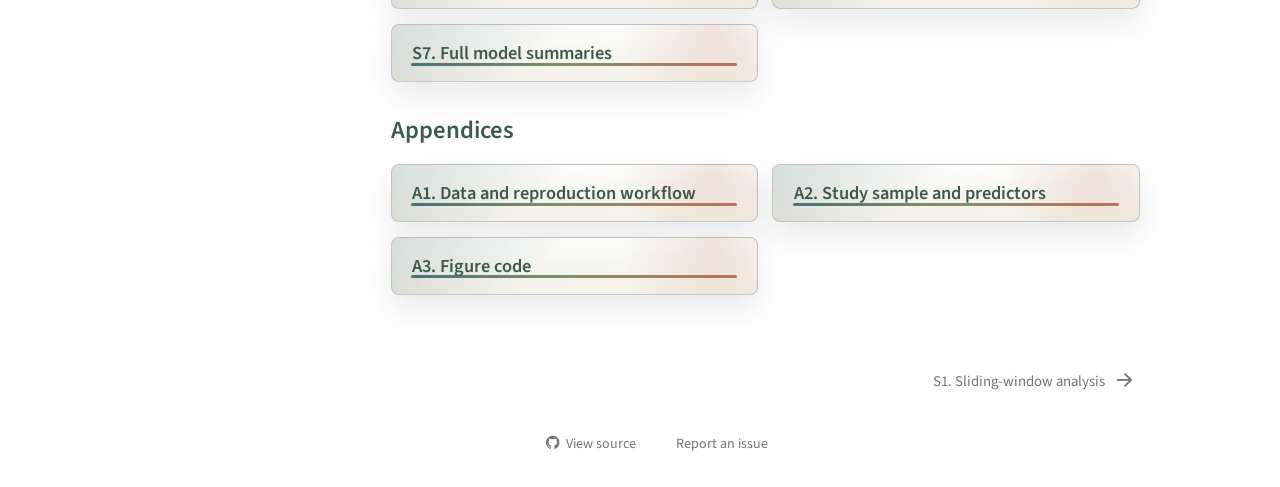
==== commit 77d6b08c: "Publish corrected samples and sensitivity revision with archived-result notices" ====
--- a/docs/index.html
+++ b/docs/index.html
@@ -227,7 +227,7 @@
 <!-- margin-sidebar -->
     
 <!-- main -->
-<main class="content" id="quarto-document-content"><header id="title-block-header" class="quarto-title-block"><h1 class="title display-7">Overview</h1></header>
+<main class="content" id="quarto-document-content"><aside class="callout callout-warning" style="padding:1rem;border:2px solid #a66b13;margin:1rem 0"><strong>Archived analysis before sample correction</strong><p>The reproductive results below use the earlier sample. Use the <a href="revision_20261120.html">current corrected results, sensitivity analyses, data, code and Supplementary Materials</a>.</p></aside><header id="title-block-header" class="quarto-title-block"><h1 class="title display-7">Overview</h1></header>
 
 <header id="title-block-header">
 
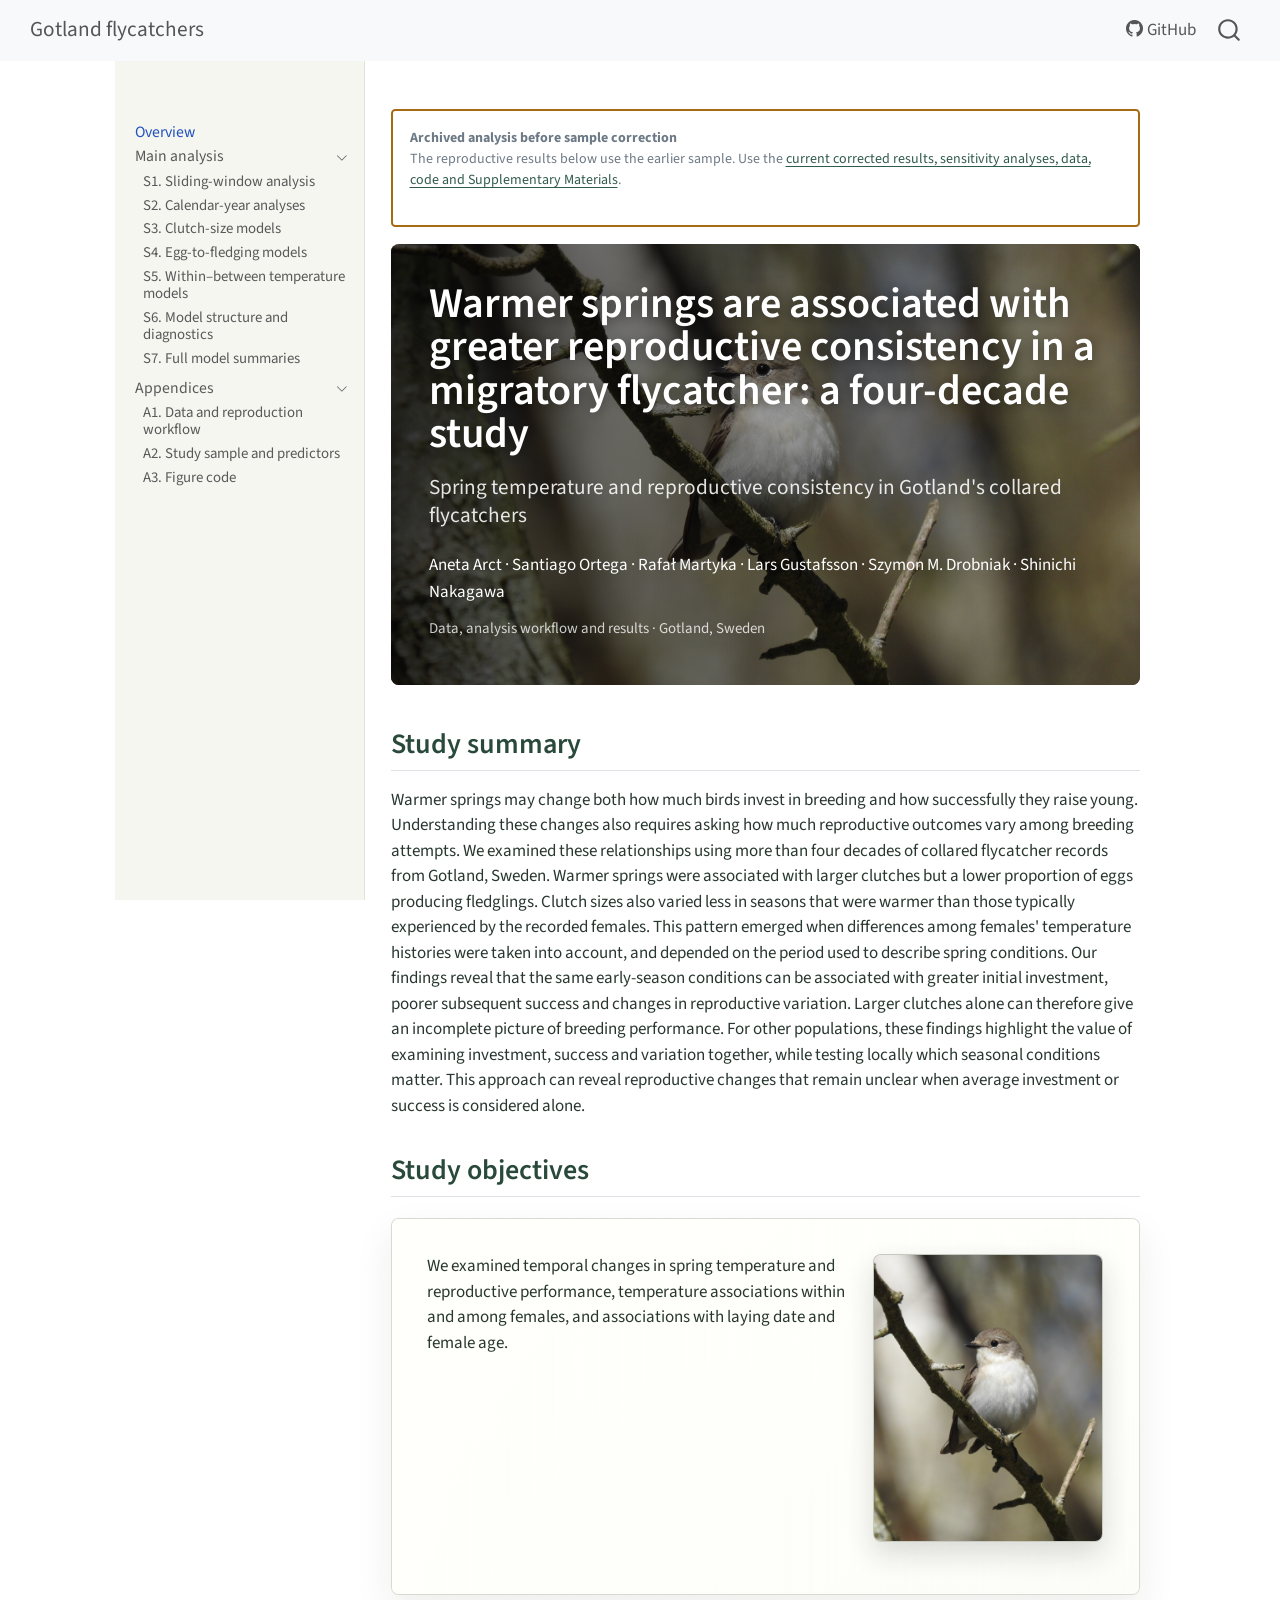
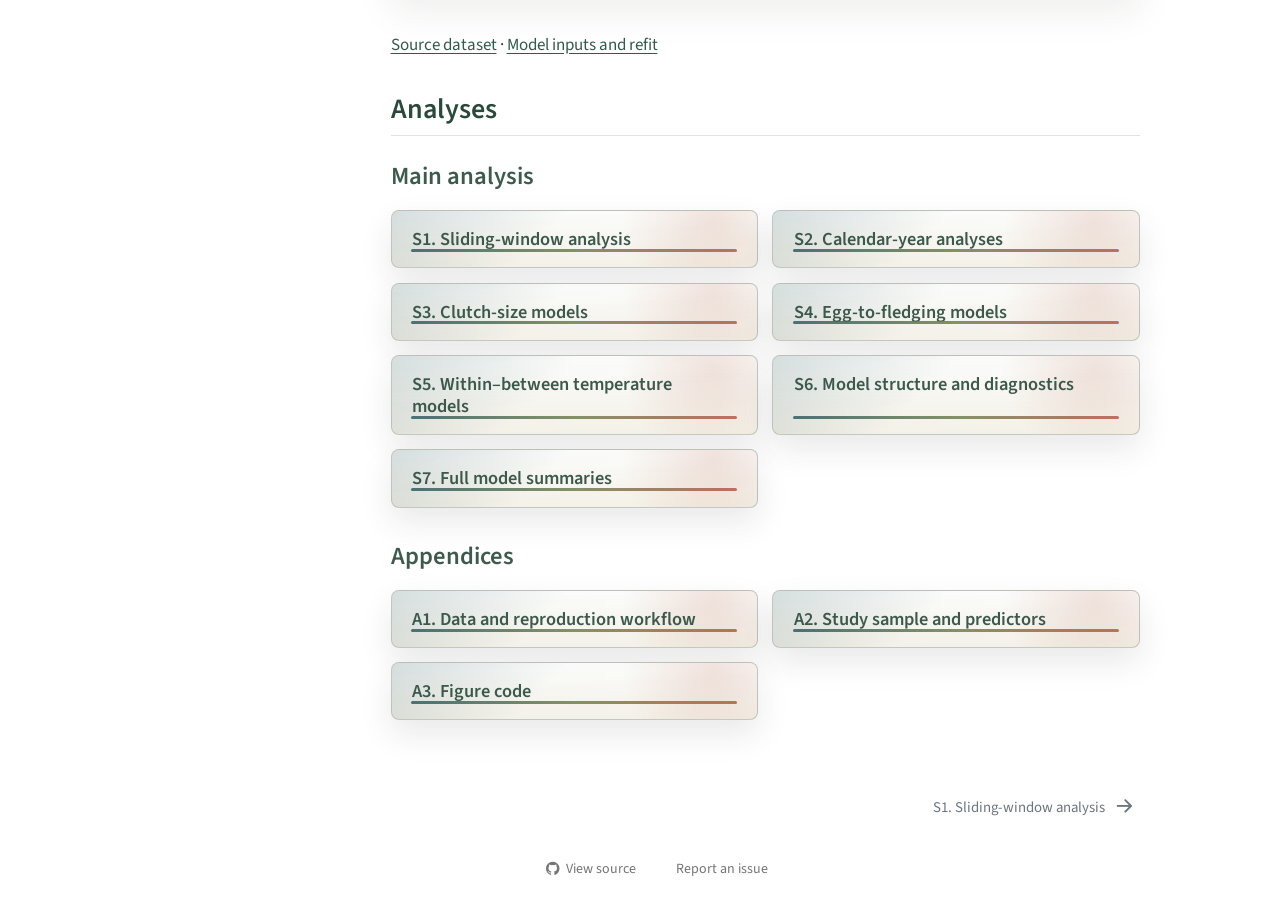
==== commit 78f85061: "Use requested study title and explain findings in a plain-language summary" ====
--- a/docs/index.html
+++ b/docs/index.html
@@ -7,7 +7,7 @@
 <meta name="viewport" content="width=device-width, initial-scale=1.0, user-scalable=yes">
 
 
-<title>Overview – Opposite climate effects on reproductive investment and success reveal hidden consistency patterns in a migratory bird</title>
+<title>Overview – Warmer springs are associated with greater reproductive consistency in a migratory flycatcher: a four-decade study</title>
 <style>
 /* Default styles provided by pandoc.
 ** See https://pandoc.org/MANUAL.html#variables-for-html for config info.
@@ -239,11 +239,12 @@
 <section class="title-hero">
 <video class="title-hero-video" autoplay="" muted="" loop="" playsinline="" preload="metadata" poster="images/cover-flycatcher.jpg" aria-hidden="true"><source src="media/gotland-background.mp4" type="video/mp4"></video>
 <div class="title-hero-text">
-<h1>Opposite climate effects on reproductive investment and success reveal hidden consistency patterns in a migratory bird</h1>
+<h1>Warmer springs are associated with greater reproductive consistency in a migratory flycatcher: a four-decade study</h1>
 <p class="title-subtitle">Spring temperature and reproductive consistency in Gotland's collared flycatchers</p>
 <p class="title-authors">Aneta Arct · Santiago Ortega · Rafał Martyka · Lars Gustafsson · Szymon M. Drobniak · Shinichi Nakagawa</p>
 <p class="title-notes">Data, analysis workflow and results · Gotland, Sweden</p>
 </div></section>
+<section id="study-summary" class="level2"><h2>Study summary</h2><p>Warmer springs may change both how much birds invest in breeding and how successfully they raise young. Understanding these changes also requires asking how much reproductive outcomes vary among breeding attempts. We examined these relationships using more than four decades of collared flycatcher records from Gotland, Sweden. Warmer springs were associated with larger clutches but a lower proportion of eggs producing fledglings. Clutch sizes also varied less in seasons that were warmer than those typically experienced by the recorded females. This pattern emerged when differences among females&#x27; temperature histories were taken into account, and depended on the period used to describe spring conditions. Our findings reveal that the same early-season conditions can be associated with greater initial investment, poorer subsequent success and changes in reproductive variation. Larger clutches alone can therefore give an incomplete picture of breeding performance. For other populations, these findings highlight the value of examining investment, success and variation together, while testing locally which seasonal conditions matter. This approach can reveal reproductive changes that remain unclear when average investment or success is considered alone.</p></section>
 <section id="study-objectives" class="level2">
 <h2 class="anchored" data-anchor-id="study-objectives">Study objectives</h2>
 <div class="overview-background-panel">
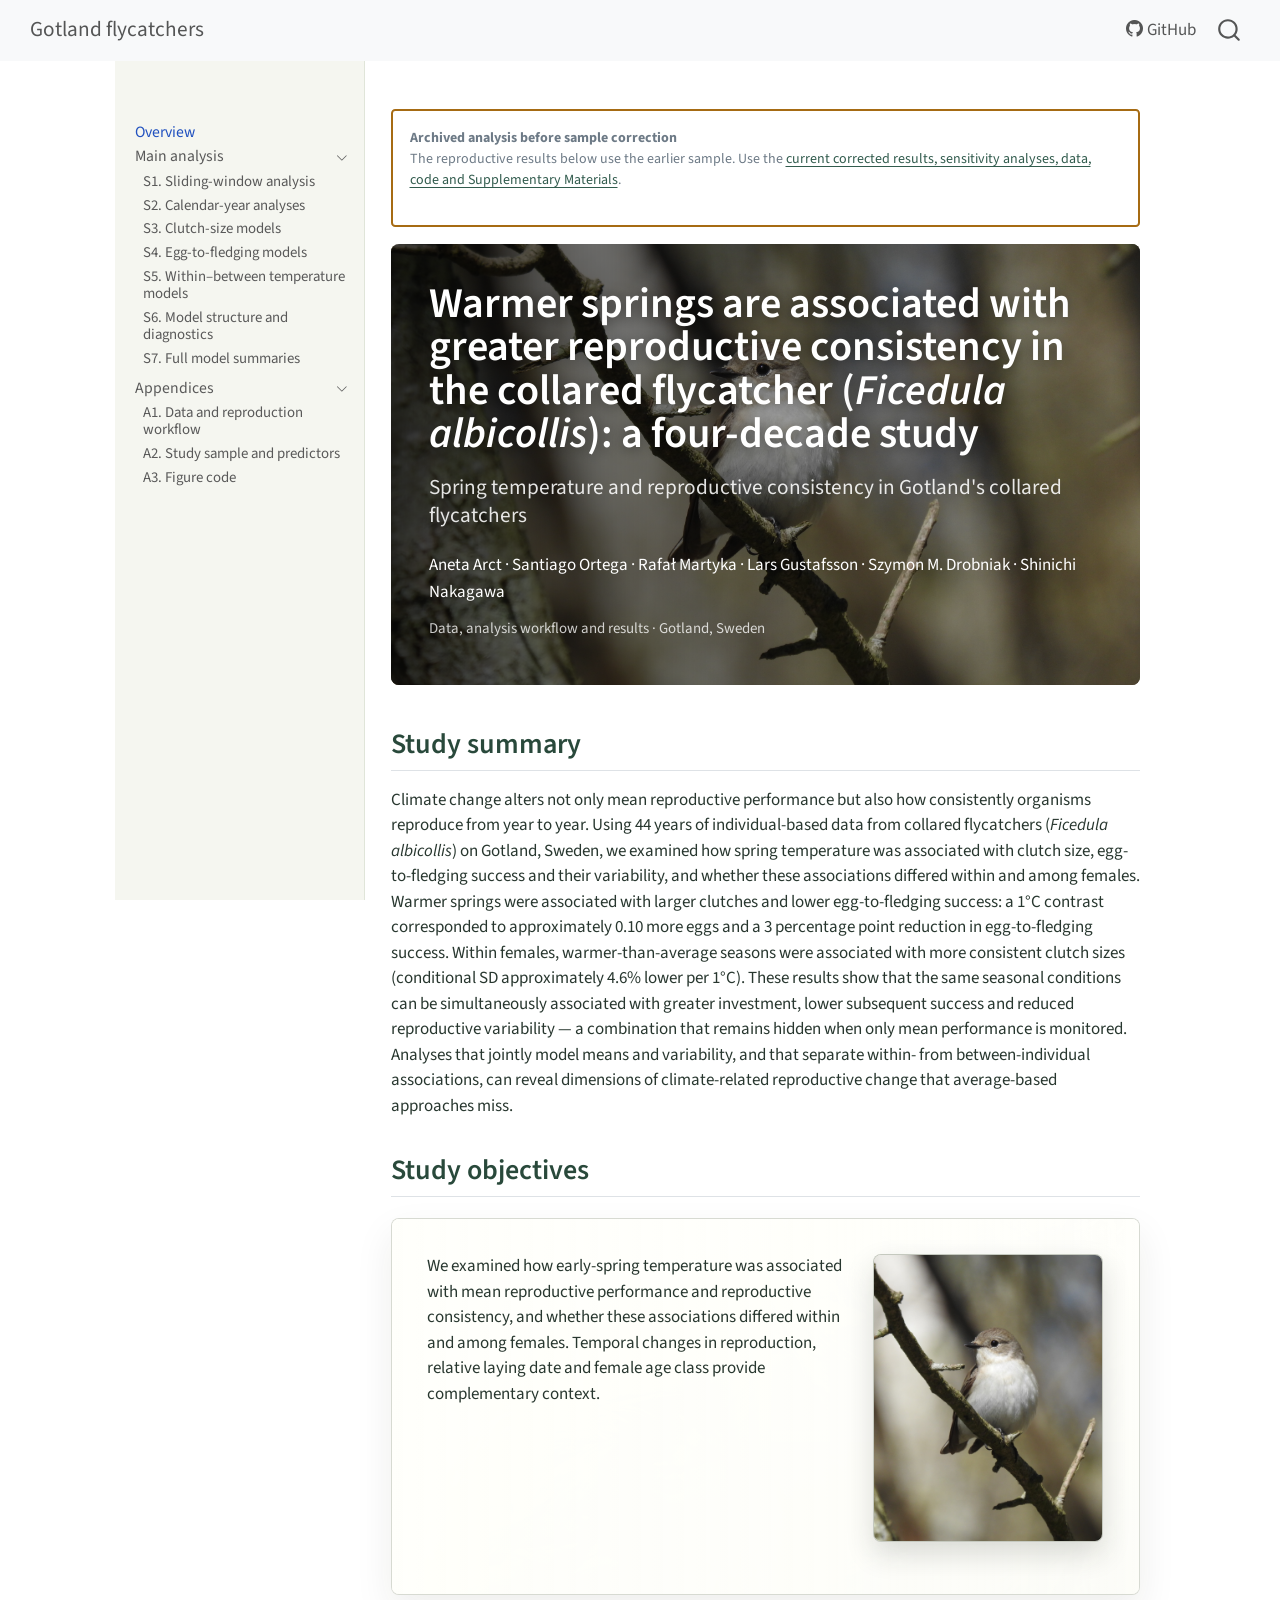
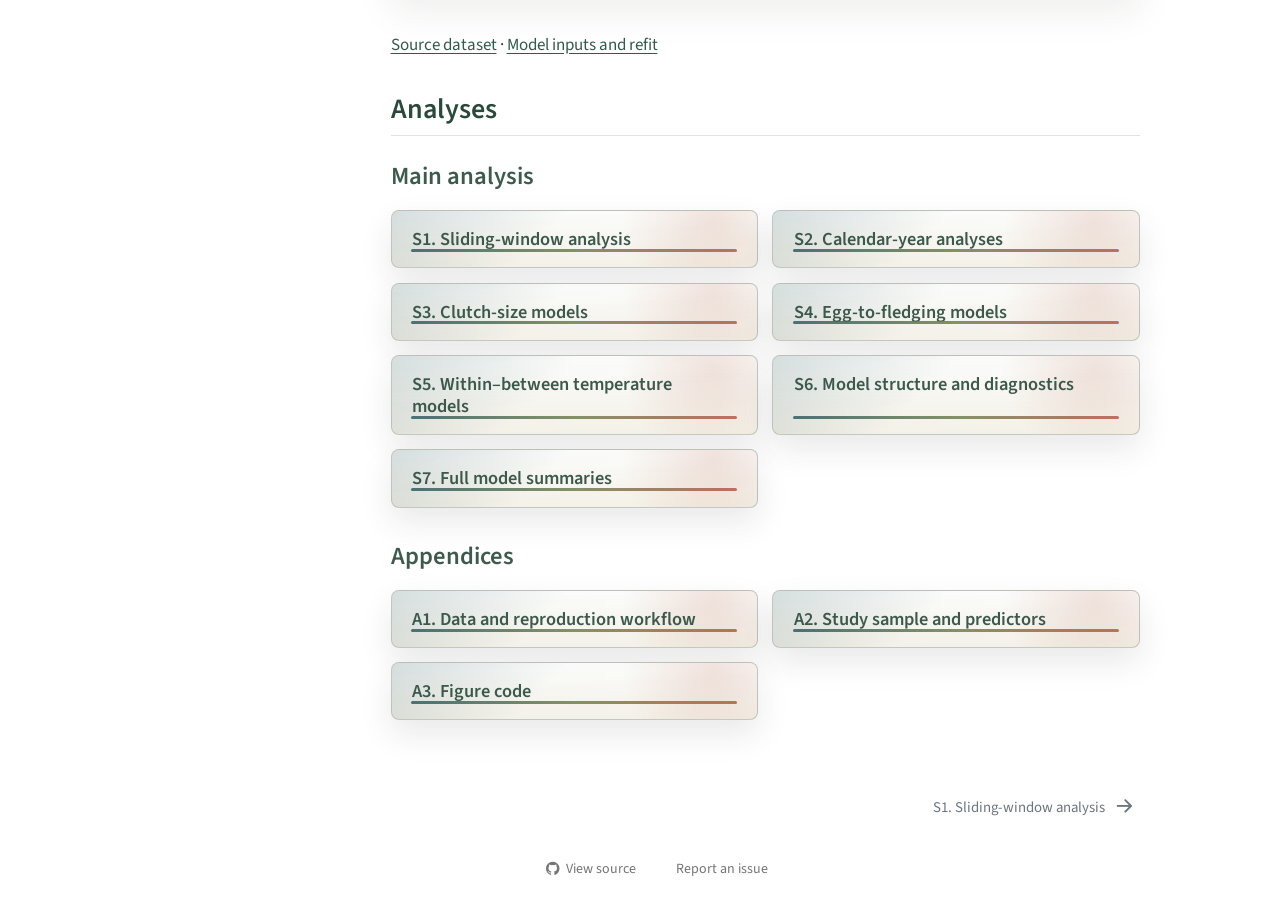
==== commit 65f0d8bb: "Synchronise site and supplement with current manuscript framing" ====
--- a/docs/index.html
+++ b/docs/index.html
@@ -7,7 +7,7 @@
 <meta name="viewport" content="width=device-width, initial-scale=1.0, user-scalable=yes">
 
 
-<title>Overview – Warmer springs are associated with greater reproductive consistency in a migratory flycatcher: a four-decade study</title>
+<title>Overview – Warmer springs are associated with greater reproductive consistency in the collared flycatcher (Ficedula albicollis): a four-decade study</title>
 <style>
 /* Default styles provided by pandoc.
 ** See https://pandoc.org/MANUAL.html#variables-for-html for config info.
@@ -23,7 +23,7 @@
 ul.task-list{list-style: none;}
 ul.task-list li input[type="checkbox"] {
   width: 0.8em;
-  margin: 0 0.8em 0.2em -1em; /* quarto-specific, see https://github.com/quarto-dev/quarto-cli/issues/4556 */ 
+  margin: 0 0.8em 0.2em -1em; /* quarto-specific, see https://github.com/quarto-dev/quarto-cli/issues/4556 */
   vertical-align: middle;
 }
 </style>
@@ -98,9 +98,9 @@
             <ul class="navbar-nav navbar-nav-scroll ms-auto">
   <li class="nav-item">
     <a class="nav-link" href="https://github.com/anetaarct/thermal-conditions-reproduction-cf-publication"> <i class="bi bi-github" role="img">
-</i> 
+</i>
 <span class="menu-text">GitHub</span></a>
-  </li>  
+  </li>
 </ul>
           </div> <!-- /navcollapse -->
             <div class="quarto-navbar-tools">
@@ -113,7 +113,7 @@
         <i class="bi bi-layout-text-sidebar-reverse"></i>
       </button>
         <nav class="quarto-page-breadcrumbs" aria-label="breadcrumb"><ol class="breadcrumb"><li class="breadcrumb-item"><a href="./index.html">Overview</a></li></ol></nav>
-        <a class="flex-grow-1" role="navigation" data-bs-toggle="collapse" data-bs-target=".quarto-sidebar-collapse-item" aria-controls="quarto-sidebar" aria-expanded="false" aria-label="Toggle sidebar navigation" onclick="if (window.quartoToggleHeadroom) { window.quartoToggleHeadroom(); }">      
+        <a class="flex-grow-1" role="navigation" data-bs-toggle="collapse" data-bs-target=".quarto-sidebar-collapse-item" aria-controls="quarto-sidebar" aria-expanded="false" aria-label="Toggle sidebar navigation" onclick="if (window.quartoToggleHeadroom) { window.quartoToggleHeadroom(); }">
         </a>
       <button type="button" class="btn quarto-search-button" aria-label="Search" onclick="window.quartoOpenSearch();">
         <i class="bi bi-search"></i>
@@ -130,61 +130,61 @@
         <div id="quarto-search" class="" title="Search"></div>
         </div>
         </div>
-    <div class="sidebar-menu-container"> 
+    <div class="sidebar-menu-container">
     <ul class="list-unstyled mt-1">
         <li class="sidebar-item">
-  <div class="sidebar-item-container"> 
+  <div class="sidebar-item-container">
   <a href="./index.html" class="sidebar-item-text sidebar-link active">
  <span class="menu-text">Overview</span></a>
   </div>
 </li>
         <li class="sidebar-item sidebar-item-section">
-      <div class="sidebar-item-container"> 
+      <div class="sidebar-item-container">
             <a class="sidebar-item-text sidebar-link text-start" data-bs-toggle="collapse" data-bs-target="#quarto-sidebar-section-1" role="navigation" aria-expanded="true">
  <span class="menu-text">Main analysis</span></a>
           <a class="sidebar-item-toggle text-start" data-bs-toggle="collapse" data-bs-target="#quarto-sidebar-section-1" role="navigation" aria-expanded="true" aria-label="Toggle section">
             <i class="bi bi-chevron-right ms-2"></i>
-          </a> 
+          </a>
       </div>
-      <ul id="quarto-sidebar-section-1" class="collapse list-unstyled sidebar-section depth1 show">  
-          <li class="sidebar-item">
-  <div class="sidebar-item-container"> 
+      <ul id="quarto-sidebar-section-1" class="collapse list-unstyled sidebar-section depth1 show">
+          <li class="sidebar-item">
+  <div class="sidebar-item-container">
   <a href="./climate_window.html" class="sidebar-item-text sidebar-link">
  <span class="menu-text">S1. Sliding-window analysis</span></a>
   </div>
 </li>
           <li class="sidebar-item">
-  <div class="sidebar-item-container"> 
+  <div class="sidebar-item-container">
   <a href="./temporal_trends.html" class="sidebar-item-text sidebar-link">
  <span class="menu-text">S2. Calendar-year analyses</span></a>
   </div>
 </li>
           <li class="sidebar-item">
-  <div class="sidebar-item-container"> 
+  <div class="sidebar-item-container">
   <a href="./clutch_size.html" class="sidebar-item-text sidebar-link">
  <span class="menu-text">S3. Clutch-size models</span></a>
   </div>
 </li>
           <li class="sidebar-item">
-  <div class="sidebar-item-container"> 
+  <div class="sidebar-item-container">
   <a href="./fledging_success.html" class="sidebar-item-text sidebar-link">
  <span class="menu-text">S4. Egg-to-fledging models</span></a>
   </div>
 </li>
           <li class="sidebar-item">
-  <div class="sidebar-item-container"> 
+  <div class="sidebar-item-container">
   <a href="./within_between.html" class="sidebar-item-text sidebar-link">
  <span class="menu-text">S5. Within–between temperature models</span></a>
   </div>
 </li>
           <li class="sidebar-item">
-  <div class="sidebar-item-container"> 
+  <div class="sidebar-item-container">
   <a href="./model_structure.html" class="sidebar-item-text sidebar-link">
  <span class="menu-text">S6. Model structure and diagnostics</span></a>
   </div>
 </li>
           <li class="sidebar-item">
-  <div class="sidebar-item-container"> 
+  <div class="sidebar-item-container">
   <a href="./full_summaries.html" class="sidebar-item-text sidebar-link">
  <span class="menu-text">S7. Full model summaries</span></a>
   </div>
@@ -192,28 +192,28 @@
       </ul>
   </li>
         <li class="sidebar-item sidebar-item-section">
-      <div class="sidebar-item-container"> 
+      <div class="sidebar-item-container">
             <a class="sidebar-item-text sidebar-link text-start" data-bs-toggle="collapse" data-bs-target="#quarto-sidebar-section-2" role="navigation" aria-expanded="true">
  <span class="menu-text">Appendices</span></a>
           <a class="sidebar-item-toggle text-start" data-bs-toggle="collapse" data-bs-target="#quarto-sidebar-section-2" role="navigation" aria-expanded="true" aria-label="Toggle section">
             <i class="bi bi-chevron-right ms-2"></i>
-          </a> 
+          </a>
       </div>
-      <ul id="quarto-sidebar-section-2" class="collapse list-unstyled sidebar-section depth1 show">  
-          <li class="sidebar-item">
-  <div class="sidebar-item-container"> 
+      <ul id="quarto-sidebar-section-2" class="collapse list-unstyled sidebar-section depth1 show">
+          <li class="sidebar-item">
+  <div class="sidebar-item-container">
   <a href="./workflow.html" class="sidebar-item-text sidebar-link">
  <span class="menu-text">A1. Data and reproduction workflow</span></a>
   </div>
 </li>
           <li class="sidebar-item">
-  <div class="sidebar-item-container"> 
+  <div class="sidebar-item-container">
   <a href="./data_preparation.html" class="sidebar-item-text sidebar-link">
  <span class="menu-text">A2. Study sample and predictors</span></a>
   </div>
 </li>
           <li class="sidebar-item">
-  <div class="sidebar-item-container"> 
+  <div class="sidebar-item-container">
   <a href="./figure_code.html" class="sidebar-item-text sidebar-link">
  <span class="menu-text">A3. Figure code</span></a>
   </div>
@@ -225,7 +225,7 @@
 </nav>
 <div id="quarto-sidebar-glass" class="quarto-sidebar-collapse-item" data-bs-toggle="collapse" data-bs-target=".quarto-sidebar-collapse-item"></div>
 <!-- margin-sidebar -->
-    
+
 <!-- main -->
 <main class="content" id="quarto-document-content"><aside class="callout callout-warning" style="padding:1rem;border:2px solid #a66b13;margin:1rem 0"><strong>Archived analysis before sample correction</strong><p>The reproductive results below use the earlier sample. Use the <a href="revision_20261120.html">current corrected results, sensitivity analyses, data, code and Supplementary Materials</a>.</p></aside><header id="title-block-header" class="quarto-title-block"><h1 class="title display-7">Overview</h1></header>
 
@@ -239,17 +239,17 @@
 <section class="title-hero">
 <video class="title-hero-video" autoplay="" muted="" loop="" playsinline="" preload="metadata" poster="images/cover-flycatcher.jpg" aria-hidden="true"><source src="media/gotland-background.mp4" type="video/mp4"></video>
 <div class="title-hero-text">
-<h1>Warmer springs are associated with greater reproductive consistency in a migratory flycatcher: a four-decade study</h1>
+<h1>Warmer springs are associated with greater reproductive consistency in the collared flycatcher (<em>Ficedula albicollis</em>): a four-decade study</h1>
 <p class="title-subtitle">Spring temperature and reproductive consistency in Gotland's collared flycatchers</p>
 <p class="title-authors">Aneta Arct · Santiago Ortega · Rafał Martyka · Lars Gustafsson · Szymon M. Drobniak · Shinichi Nakagawa</p>
 <p class="title-notes">Data, analysis workflow and results · Gotland, Sweden</p>
 </div></section>
-<section id="study-summary" class="level2"><h2>Study summary</h2><p>Warmer springs may change both how much birds invest in breeding and how successfully they raise young. Understanding these changes also requires asking how much reproductive outcomes vary among breeding attempts. We examined these relationships using more than four decades of collared flycatcher records from Gotland, Sweden. Warmer springs were associated with larger clutches but a lower proportion of eggs producing fledglings. Clutch sizes also varied less in seasons that were warmer than those typically experienced by the recorded females. This pattern emerged when differences among females&#x27; temperature histories were taken into account, and depended on the period used to describe spring conditions. Our findings reveal that the same early-season conditions can be associated with greater initial investment, poorer subsequent success and changes in reproductive variation. Larger clutches alone can therefore give an incomplete picture of breeding performance. For other populations, these findings highlight the value of examining investment, success and variation together, while testing locally which seasonal conditions matter. This approach can reveal reproductive changes that remain unclear when average investment or success is considered alone.</p></section>
+<section id="study-summary" class="level2"><h2>Study summary</h2><p>Climate change alters not only mean reproductive performance but also how consistently organisms reproduce from year to year. Using 44 years of individual-based data from collared flycatchers (<em>Ficedula albicollis</em>) on Gotland, Sweden, we examined how spring temperature was associated with clutch size, egg-to-fledging success and their variability, and whether these associations differed within and among females. Warmer springs were associated with larger clutches and lower egg-to-fledging success: a 1°C contrast corresponded to approximately 0.10 more eggs and a 3 percentage point reduction in egg-to-fledging success. Within females, warmer-than-average seasons were associated with more consistent clutch sizes (conditional SD approximately 4.6% lower per 1°C). These results show that the same seasonal conditions can be simultaneously associated with greater investment, lower subsequent success and reduced reproductive variability — a combination that remains hidden when only mean performance is monitored. Analyses that jointly model means and variability, and that separate within- from between-individual associations, can reveal dimensions of climate-related reproductive change that average-based approaches miss.</p></section>
 <section id="study-objectives" class="level2">
 <h2 class="anchored" data-anchor-id="study-objectives">Study objectives</h2>
 <div class="overview-background-panel">
 <figure class="overview-species-photo figure"><img src="images/overview-flycatcher.png" alt="Collared flycatcher perched on a branch." class="figure-img"></figure>
-<p>We examined temporal changes in spring temperature and reproductive performance, temperature associations within and among females, and associations with laying date and female age.</p>
+<p>We examined how early-spring temperature was associated with mean reproductive performance and reproductive consistency, and whether these associations differed within and among females. Temporal changes in reproduction, relative laying date and female age class provide complementary context.</p>
 </div>
 <p><a href="./workflow.html#data-origin">Source dataset</a> · <a href="./workflow.html#refit-from-the-public-model-data">Model inputs and refit</a></p>
 </section>
@@ -293,7 +293,7 @@
     anchorJS.add('.anchored');
     const isCodeAnnotation = (el) => {
       for (const clz of el.classList) {
-        if (clz.startsWith('code-annotation-')) {                     
+        if (clz.startsWith('code-annotation-')) {
           return true;
         }
       }
@@ -313,11 +313,11 @@
         button.setAttribute("data-bs-toggle", "tooltip");
         button.setAttribute("data-bs-placement", "left");
         button.setAttribute("data-bs-title", "Copied!");
-        tooltip = new bootstrap.Tooltip(button, 
-          { trigger: "manual", 
+        tooltip = new bootstrap.Tooltip(button,
+          { trigger: "manual",
             customClass: "code-copy-button-tooltip",
             offset: [0, -8]});
-        tooltip.show();    
+        tooltip.show();
       }
       setTimeout(function() {
         if (tooltip) {
@@ -394,7 +394,7 @@
       if (onUntriggerFn) {
         config.onUntrigger = onUntriggerFn;
       }
-      window.tippy(el, config); 
+      window.tippy(el, config);
     }
     const noterefs = window.document.querySelectorAll('a[role="doc-noteref"]');
     for (var i=0; i<noterefs.length; i++) {
@@ -469,7 +469,7 @@
       tippyHover(xref, undefined, function(instance) {
         instance.disable();
         let url = xref.getAttribute('href');
-        let hash = undefined; 
+        let hash = undefined;
         if (url.startsWith('#')) {
           hash = url;
         } else {
@@ -497,7 +497,7 @@
               if (note !== null) {
                 const html = processXRef(id, note);
                 instance.setContent(html);
-              } 
+              }
             }).finally(() => {
               instance.enable();
               instance.show();
@@ -521,7 +521,7 @@
               }
               const html = processXRef(null, note);
               instance.setContent(html);
-            } 
+            }
           }).finally(() => {
             instance.enable();
             instance.show();
@@ -561,7 +561,7 @@
               height = bottom - top;
             }
             if (top !== null && height !== null && parent !== null) {
-              // cook up a div (if necessary) and position it 
+              // cook up a div (if necessary) and position it
               let div = window.document.getElementById("code-annotation-line-highlight");
               if (div === null) {
                 div = window.document.createElement("div");
@@ -697,4 +697,4 @@
 
 
 <footer class="footer"><div class="nav-footer"><div class="nav-footer-center"><div class="toc-actions"><ul><li><a href="https://github.com/anetaarct/thermal-conditions-reproduction-cf-publication/blob/main/index.qmd" class="toc-action"><i class="bi bi-github"></i>View source</a></li><li><a href="https://github.com/anetaarct/thermal-conditions-reproduction-cf-publication/issues/new" class="toc-action"><i class="bi empty"></i>Report an issue</a></li></ul></div></div></div></footer><script src="site_libs/quarto-html/zenscroll-min.js"></script>
-</body></html>+</body></html>
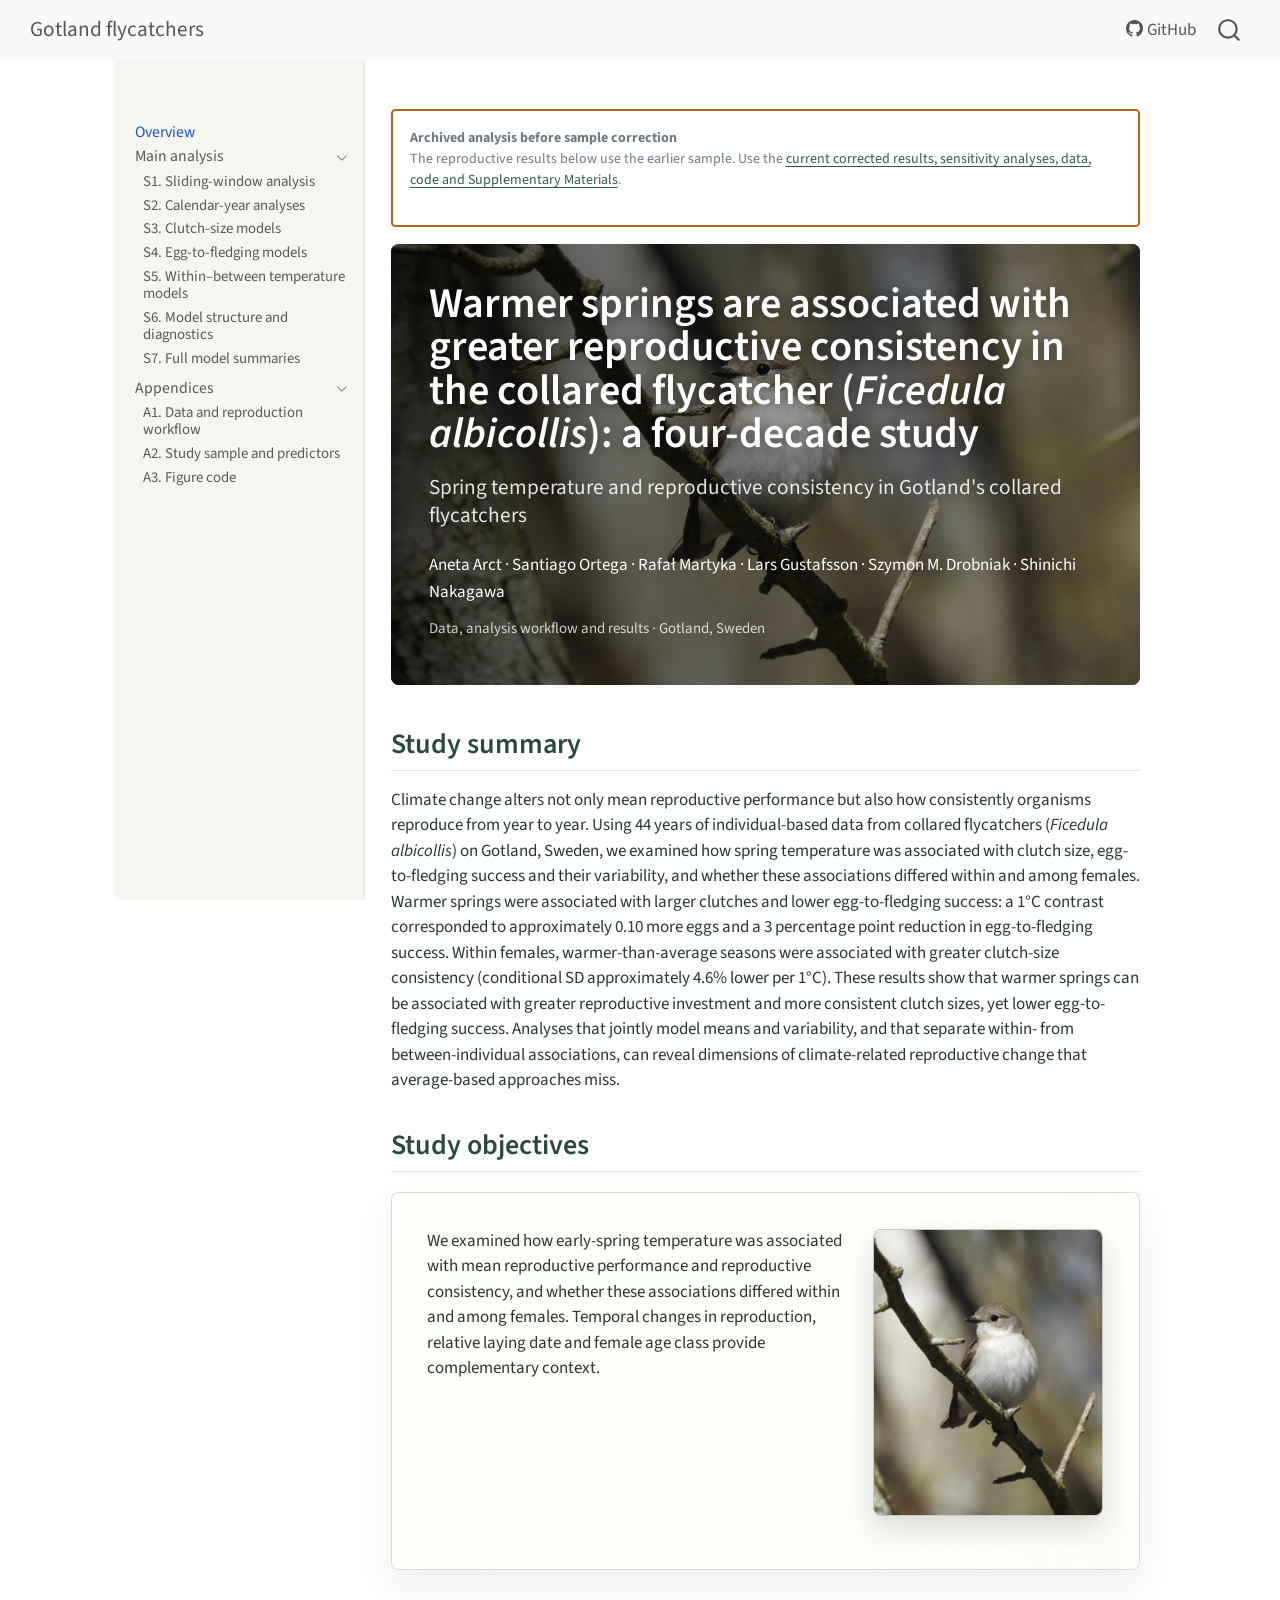
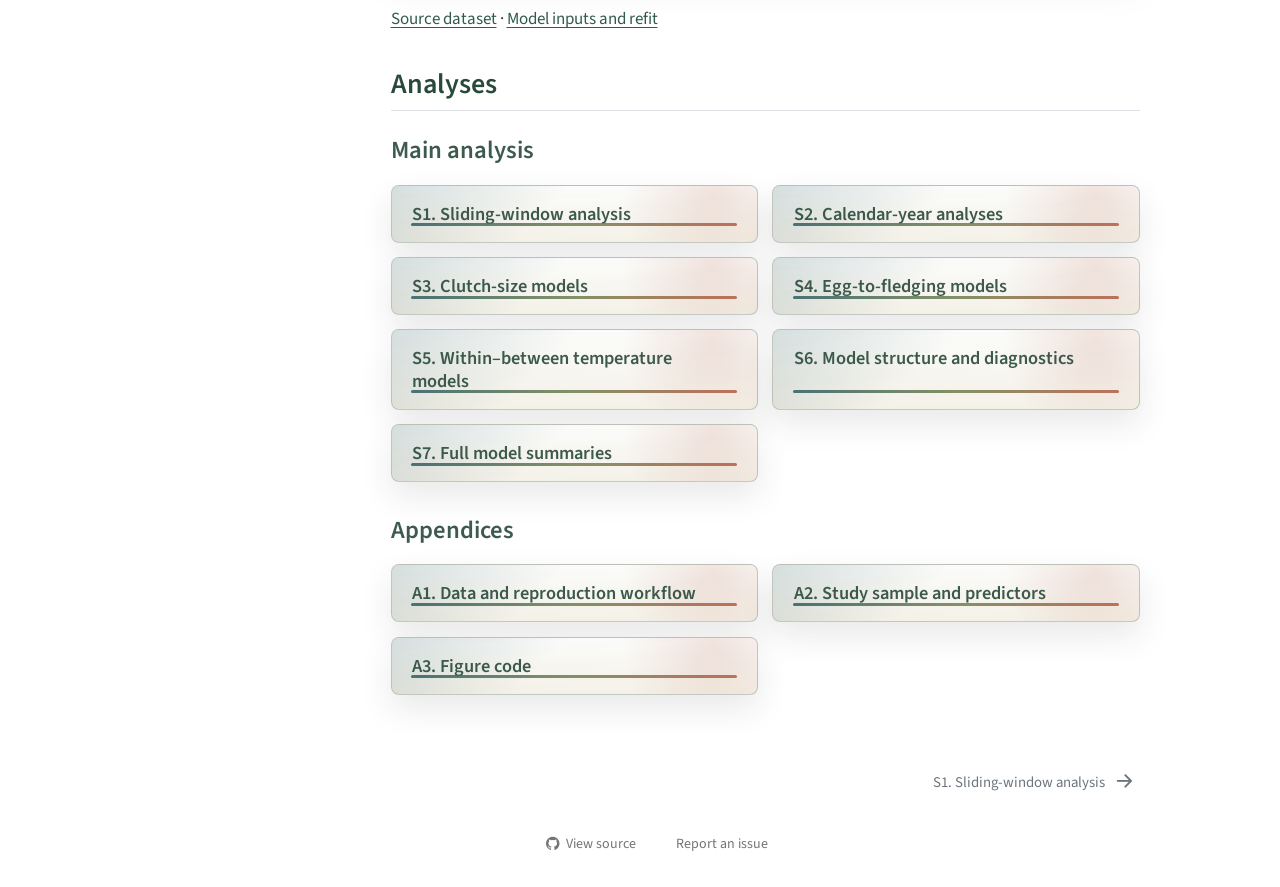
==== commit 755ab9af: "Specify clutch-size consistency in the abstract" ====
--- a/docs/index.html
+++ b/docs/index.html
@@ -244,7 +244,7 @@
 <p class="title-authors">Aneta Arct · Santiago Ortega · Rafał Martyka · Lars Gustafsson · Szymon M. Drobniak · Shinichi Nakagawa</p>
 <p class="title-notes">Data, analysis workflow and results · Gotland, Sweden</p>
 </div></section>
-<section id="study-summary" class="level2"><h2>Study summary</h2><p>Climate change alters not only mean reproductive performance but also how consistently organisms reproduce from year to year. Using 44 years of individual-based data from collared flycatchers (<em>Ficedula albicollis</em>) on Gotland, Sweden, we examined how spring temperature was associated with clutch size, egg-to-fledging success and their variability, and whether these associations differed within and among females. Warmer springs were associated with larger clutches and lower egg-to-fledging success: a 1°C contrast corresponded to approximately 0.10 more eggs and a 3 percentage point reduction in egg-to-fledging success. Within females, warmer-than-average seasons were associated with more consistent clutch sizes (conditional SD approximately 4.6% lower per 1°C). These results show that the same seasonal conditions can be simultaneously associated with greater investment, lower subsequent success and reduced reproductive variability — a combination that remains hidden when only mean performance is monitored. Analyses that jointly model means and variability, and that separate within- from between-individual associations, can reveal dimensions of climate-related reproductive change that average-based approaches miss.</p></section>
+<section id="study-summary" class="level2"><h2>Study summary</h2><p>Climate change alters not only mean reproductive performance but also how consistently organisms reproduce from year to year. Using 44 years of individual-based data from collared flycatchers (<em>Ficedula albicollis</em>) on Gotland, Sweden, we examined how spring temperature was associated with clutch size, egg-to-fledging success and their variability, and whether these associations differed within and among females. Warmer springs were associated with larger clutches and lower egg-to-fledging success: a 1°C contrast corresponded to approximately 0.10 more eggs and a 3 percentage point reduction in egg-to-fledging success. Within females, warmer-than-average seasons were associated with greater clutch-size consistency (conditional SD approximately 4.6% lower per 1°C). These results show that warmer springs can be associated with greater reproductive investment and more consistent clutch sizes, yet lower egg-to-fledging success. Analyses that jointly model means and variability, and that separate within- from between-individual associations, can reveal dimensions of climate-related reproductive change that average-based approaches miss.</p></section>
 <section id="study-objectives" class="level2">
 <h2 class="anchored" data-anchor-id="study-objectives">Study objectives</h2>
 <div class="overview-background-panel">
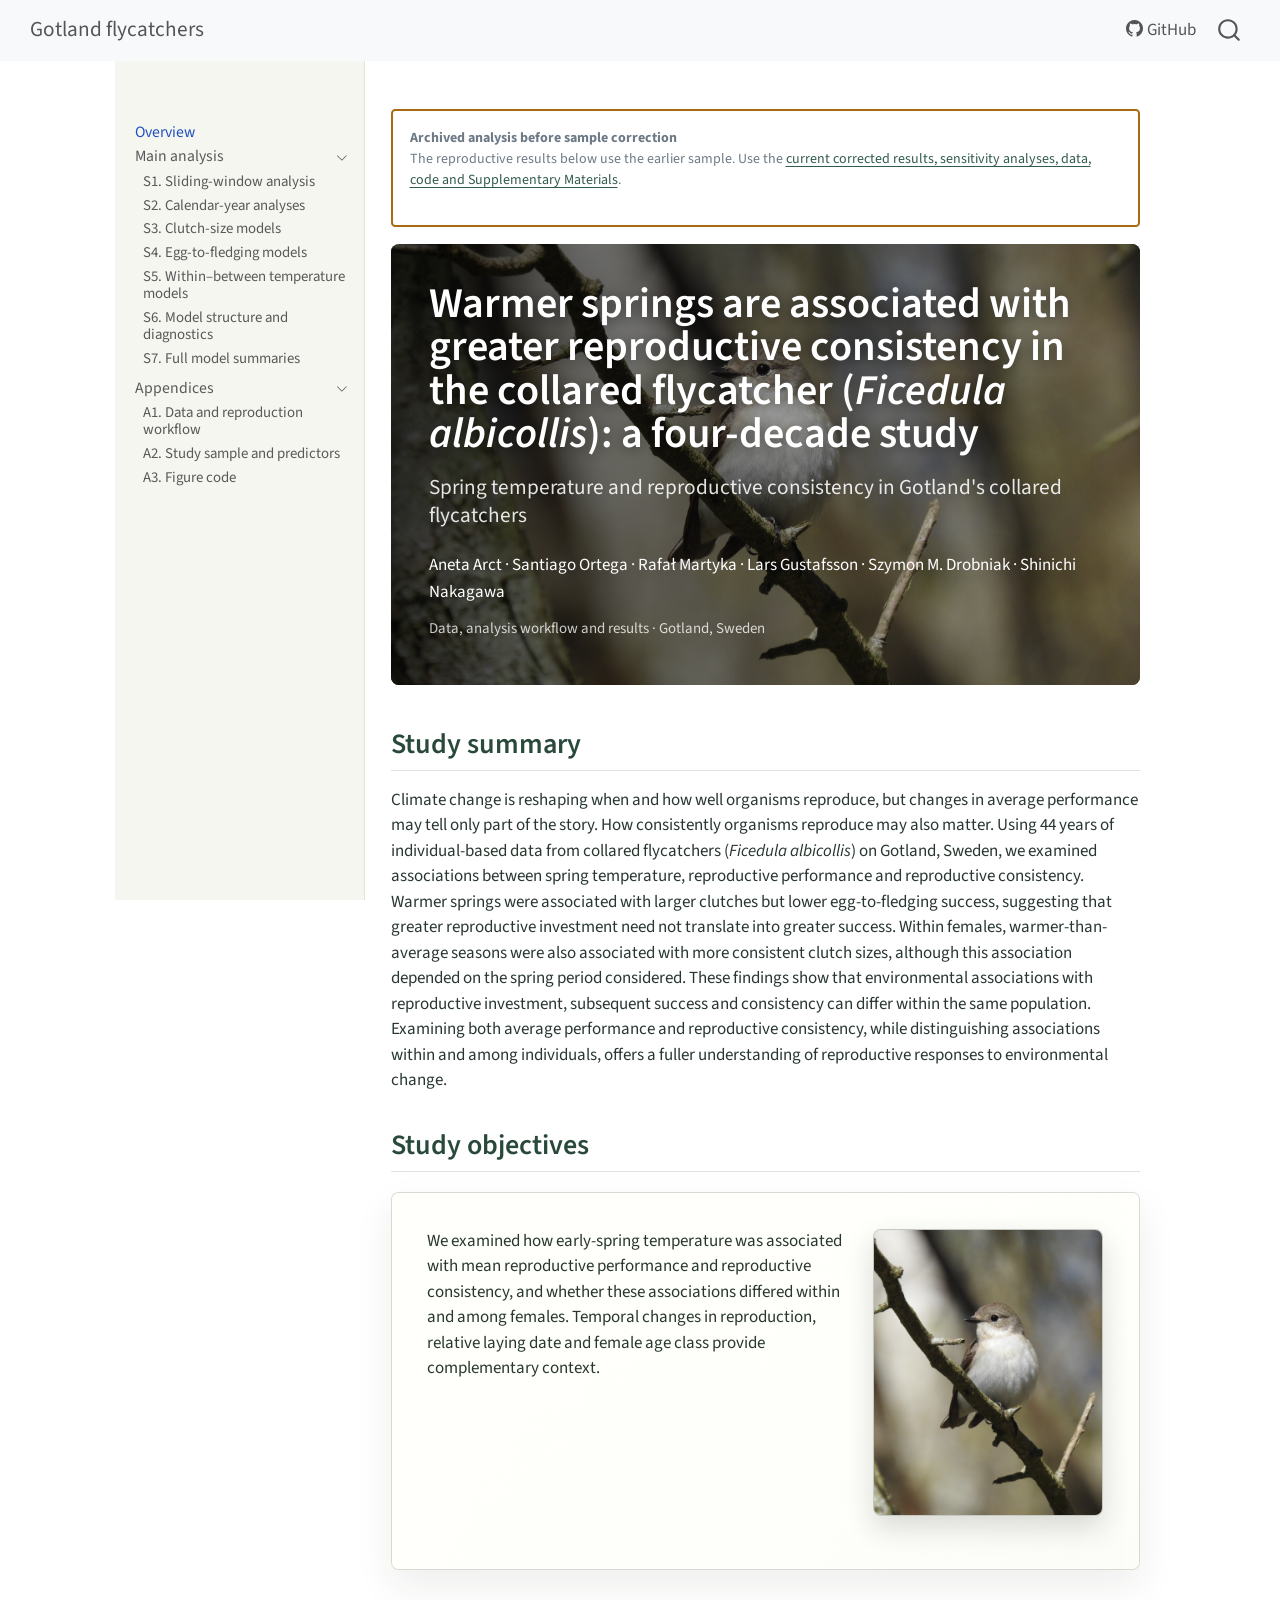
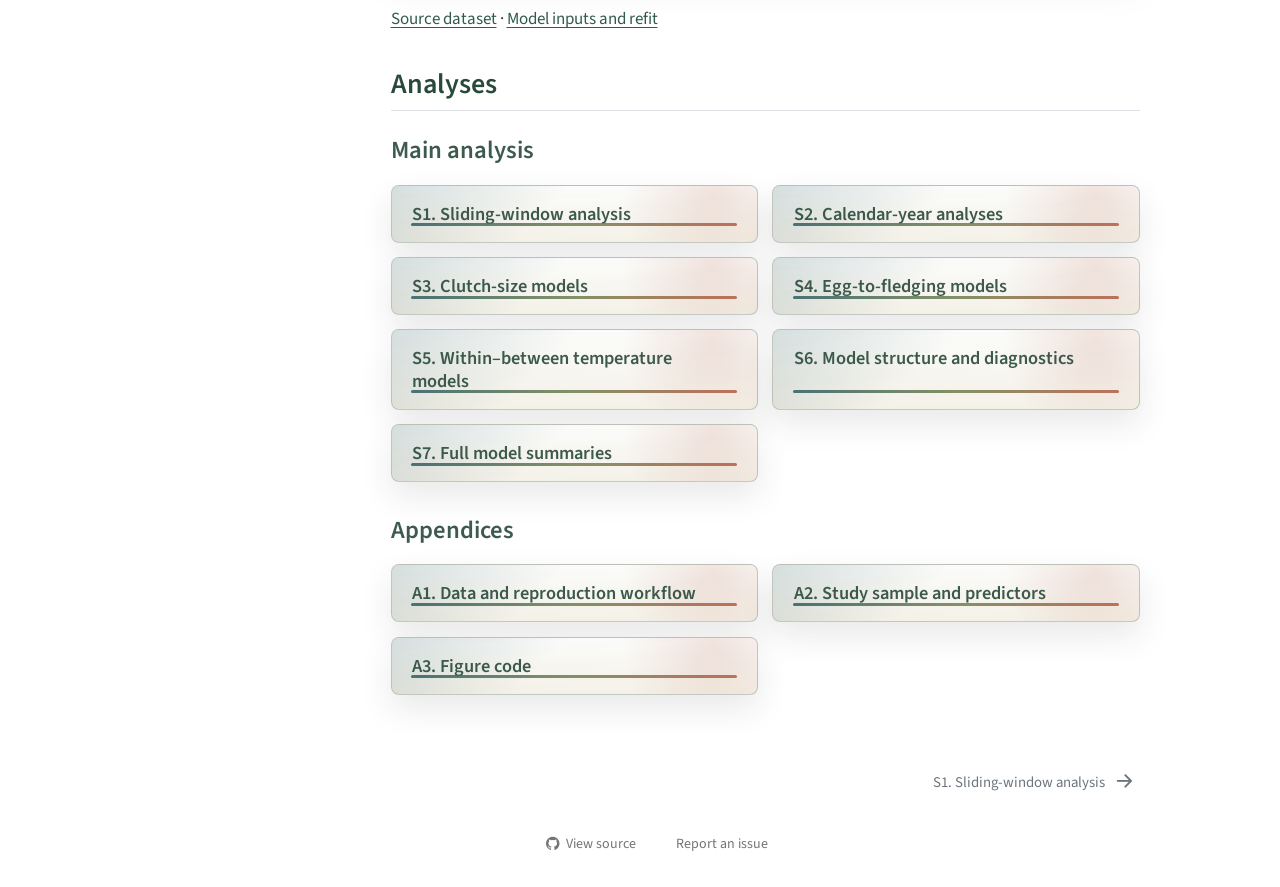
==== commit fcf2bfda: "Align abstract with revised study narrative and window sensitivity" ====
--- a/docs/index.html
+++ b/docs/index.html
@@ -244,7 +244,7 @@
 <p class="title-authors">Aneta Arct · Santiago Ortega · Rafał Martyka · Lars Gustafsson · Szymon M. Drobniak · Shinichi Nakagawa</p>
 <p class="title-notes">Data, analysis workflow and results · Gotland, Sweden</p>
 </div></section>
-<section id="study-summary" class="level2"><h2>Study summary</h2><p>Climate change alters not only mean reproductive performance but also how consistently organisms reproduce from year to year. Using 44 years of individual-based data from collared flycatchers (<em>Ficedula albicollis</em>) on Gotland, Sweden, we examined how spring temperature was associated with clutch size, egg-to-fledging success and their variability, and whether these associations differed within and among females. Warmer springs were associated with larger clutches and lower egg-to-fledging success: a 1°C contrast corresponded to approximately 0.10 more eggs and a 3 percentage point reduction in egg-to-fledging success. Within females, warmer-than-average seasons were associated with greater clutch-size consistency (conditional SD approximately 4.6% lower per 1°C). These results show that warmer springs can be associated with greater reproductive investment and more consistent clutch sizes, yet lower egg-to-fledging success. Analyses that jointly model means and variability, and that separate within- from between-individual associations, can reveal dimensions of climate-related reproductive change that average-based approaches miss.</p></section>
+<section id="study-summary" class="level2"><h2>Study summary</h2><p>Climate change is reshaping when and how well organisms reproduce, but changes in average performance may tell only part of the story. How consistently organisms reproduce may also matter. Using 44 years of individual-based data from collared flycatchers (<em>Ficedula albicollis</em>) on Gotland, Sweden, we examined associations between spring temperature, reproductive performance and reproductive consistency. Warmer springs were associated with larger clutches but lower egg-to-fledging success, suggesting that greater reproductive investment need not translate into greater success. Within females, warmer-than-average seasons were also associated with more consistent clutch sizes, although this association depended on the spring period considered. These findings show that environmental associations with reproductive investment, subsequent success and consistency can differ within the same population. Examining both average performance and reproductive consistency, while distinguishing associations within and among individuals, offers a fuller understanding of reproductive responses to environmental change.</p></section>
 <section id="study-objectives" class="level2">
 <h2 class="anchored" data-anchor-id="study-objectives">Study objectives</h2>
 <div class="overview-background-panel">
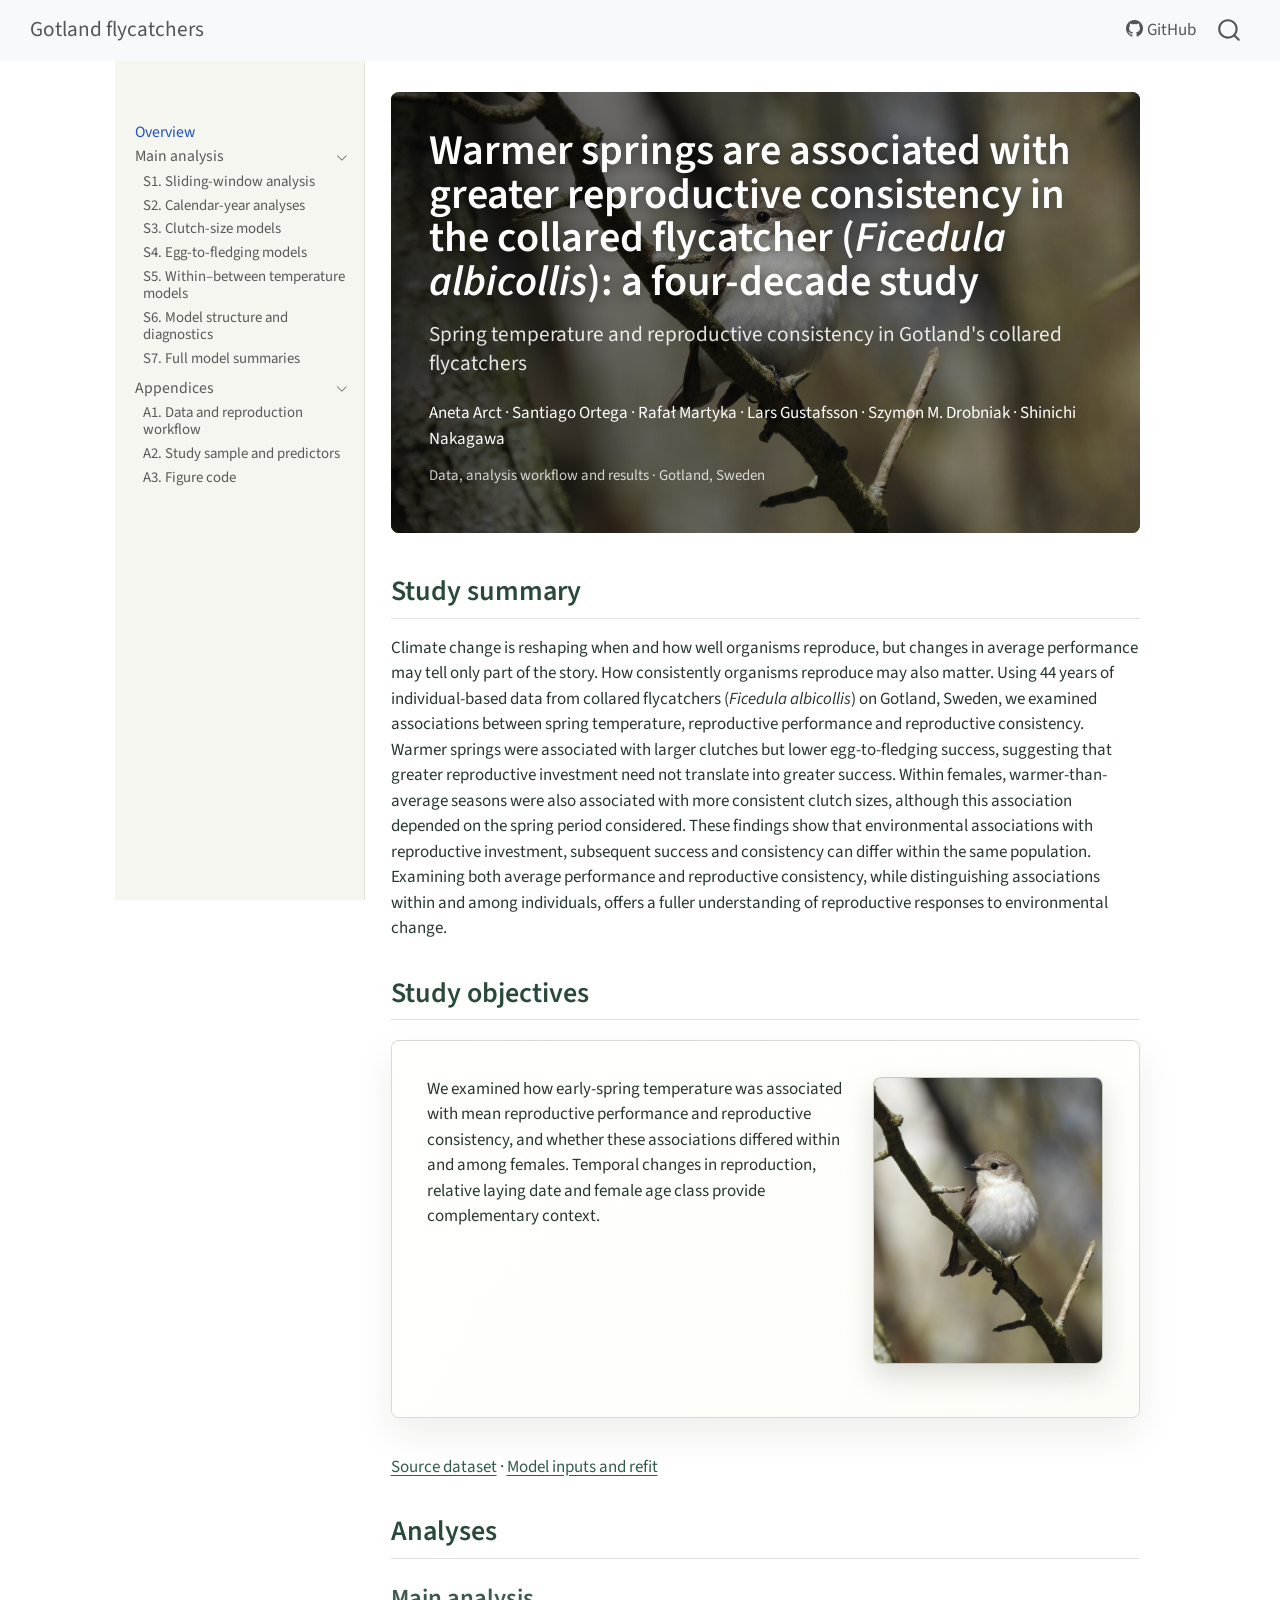
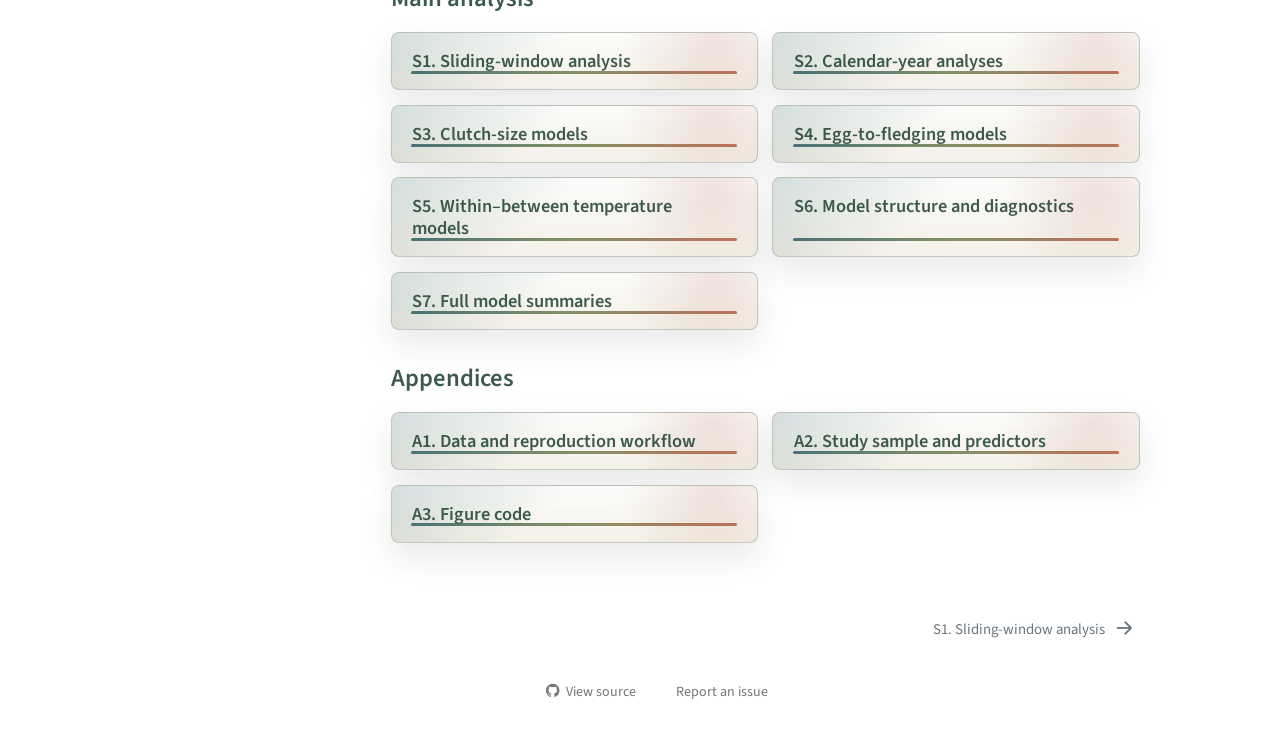
==== commit 606b3a46: "Clarify temperature model names and axes and present current study results" ====
--- a/docs/index.html
+++ b/docs/index.html
@@ -227,7 +227,7 @@
 <!-- margin-sidebar -->
 
 <!-- main -->
-<main class="content" id="quarto-document-content"><aside class="callout callout-warning" style="padding:1rem;border:2px solid #a66b13;margin:1rem 0"><strong>Archived analysis before sample correction</strong><p>The reproductive results below use the earlier sample. Use the <a href="revision_20261120.html">current corrected results, sensitivity analyses, data, code and Supplementary Materials</a>.</p></aside><header id="title-block-header" class="quarto-title-block"><h1 class="title display-7">Overview</h1></header>
+<main class="content" id="quarto-document-content"><header id="title-block-header" class="quarto-title-block"><h1 class="title display-7">Overview</h1></header>
 
 <header id="title-block-header">
 
